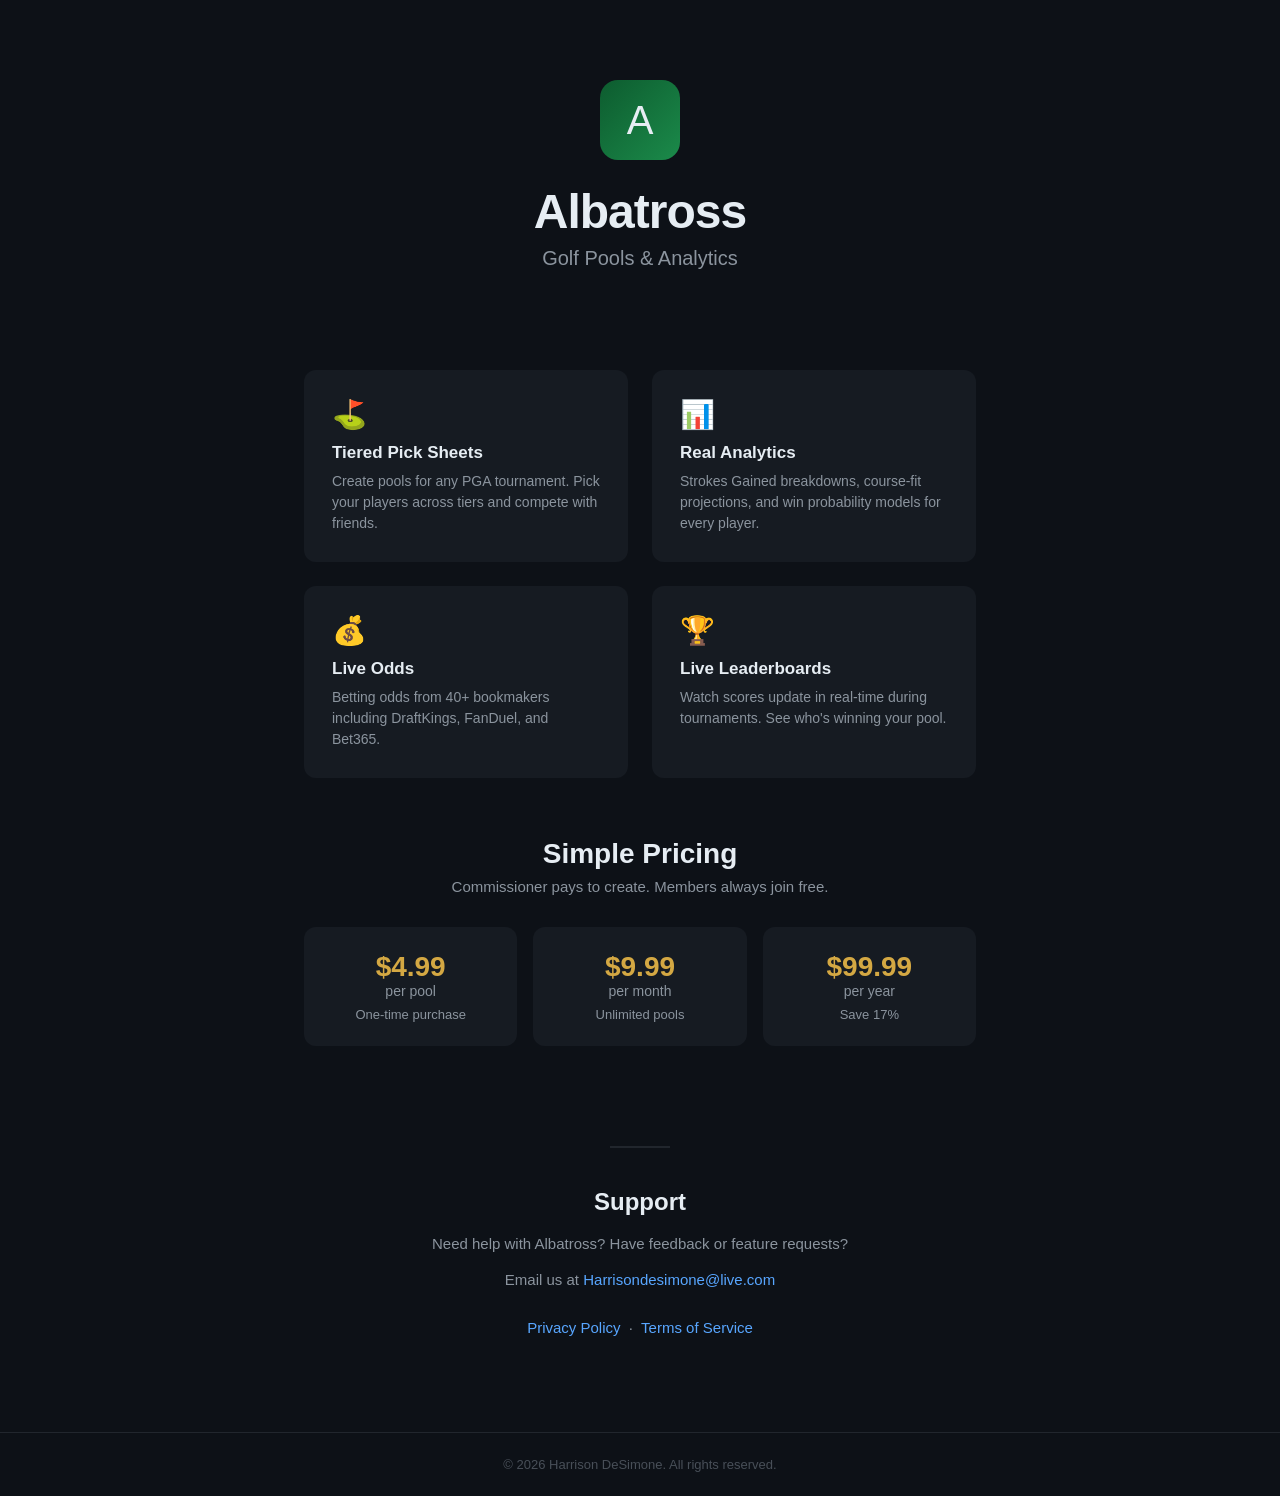
==== index.html @ bcc3f4a7 "Add files via upload" ====
<!DOCTYPE html>
<html lang="en">
<head>
  <meta charset="UTF-8">
  <meta name="viewport" content="width=device-width, initial-scale=1.0">
  <title>Albatross - Golf Pools & Analytics</title>
  <style>
    * { margin: 0; padding: 0; box-sizing: border-box; }
    body {
      font-family: -apple-system, BlinkMacSystemFont, 'Segoe UI', Roboto, sans-serif;
      background: #0D1117;
      color: #E6EDF3;
      min-height: 100vh;
    }
    .hero {
      max-width: 720px;
      margin: 0 auto;
      padding: 80px 24px 60px;
      text-align: center;
    }
    .logo {
      width: 80px;
      height: 80px;
      background: linear-gradient(135deg, #0D5C2F 0%, #1B8A4A 100%);
      border-radius: 18px;
      display: inline-flex;
      align-items: center;
      justify-content: center;
      font-size: 40px;
      margin-bottom: 24px;
    }
    h1 {
      font-size: 48px;
      font-weight: 800;
      letter-spacing: -1px;
      margin-bottom: 8px;
    }
    .tagline {
      font-size: 20px;
      color: #8B949E;
      margin-bottom: 40px;
    }
    .badge {
      display: inline-block;
      margin-bottom: 48px;
    }
    .badge img {
      height: 54px;
    }
    .features {
      max-width: 720px;
      margin: 0 auto;
      padding: 0 24px 60px;
      display: grid;
      grid-template-columns: 1fr 1fr;
      gap: 24px;
    }
    @media (max-width: 540px) {
      .features { grid-template-columns: 1fr; }
      h1 { font-size: 36px; }
    }
    .feature {
      background: #161B22;
      border-radius: 12px;
      padding: 28px;
      text-align: left;
    }
    .feature-icon {
      font-size: 28px;
      margin-bottom: 12px;
    }
    .feature h3 {
      font-size: 17px;
      font-weight: 600;
      margin-bottom: 8px;
      color: #E6EDF3;
    }
    .feature p {
      font-size: 14px;
      color: #8B949E;
      line-height: 1.5;
    }
    .pricing {
      max-width: 720px;
      margin: 0 auto;
      padding: 0 24px 60px;
      text-align: center;
    }
    .pricing h2 {
      font-size: 28px;
      font-weight: 700;
      margin-bottom: 8px;
    }
    .pricing .sub {
      color: #8B949E;
      margin-bottom: 32px;
      font-size: 15px;
    }
    .price-cards {
      display: flex;
      gap: 16px;
      justify-content: center;
      flex-wrap: wrap;
    }
    .price-card {
      background: #161B22;
      border-radius: 12px;
      padding: 24px 32px;
      min-width: 180px;
      flex: 1;
      max-width: 220px;
    }
    .price-card .amount {
      font-size: 28px;
      font-weight: 700;
      color: #D4A843;
    }
    .price-card .period {
      font-size: 14px;
      color: #8B949E;
      margin-bottom: 8px;
    }
    .price-card .desc {
      font-size: 13px;
      color: #8B949E;
    }
    .support {
      max-width: 720px;
      margin: 0 auto;
      padding: 40px 24px 80px;
      text-align: center;
    }
    .support h2 {
      font-size: 24px;
      font-weight: 700;
      margin-bottom: 16px;
    }
    .support p {
      color: #8B949E;
      font-size: 15px;
      line-height: 1.6;
      margin-bottom: 12px;
    }
    .support a {
      color: #58A6FF;
      text-decoration: none;
    }
    .support a:hover {
      text-decoration: underline;
    }
    .divider {
      width: 60px;
      height: 2px;
      background: #21262D;
      margin: 0 auto 40px;
    }
    footer {
      text-align: center;
      padding: 24px;
      color: #484F58;
      font-size: 13px;
      border-top: 1px solid #21262D;
    }
    footer a {
      color: #8B949E;
      text-decoration: none;
    }
    footer a:hover { text-decoration: underline; }
  </style>
</head>
<body>
  <div class="hero">
    <div class="logo">A</div>
    <h1>Albatross</h1>
    <p class="tagline">Golf Pools & Analytics</p>
  </div>

  <div class="features">
    <div class="feature">
      <div class="feature-icon">&#9971;</div>
      <h3>Tiered Pick Sheets</h3>
      <p>Create pools for any PGA tournament. Pick your players across tiers and compete with friends.</p>
    </div>
    <div class="feature">
      <div class="feature-icon">&#128202;</div>
      <h3>Real Analytics</h3>
      <p>Strokes Gained breakdowns, course-fit projections, and win probability models for every player.</p>
    </div>
    <div class="feature">
      <div class="feature-icon">&#128176;</div>
      <h3>Live Odds</h3>
      <p>Betting odds from 40+ bookmakers including DraftKings, FanDuel, and Bet365.</p>
    </div>
    <div class="feature">
      <div class="feature-icon">&#127942;</div>
      <h3>Live Leaderboards</h3>
      <p>Watch scores update in real-time during tournaments. See who's winning your pool.</p>
    </div>
  </div>

  <div class="pricing">
    <h2>Simple Pricing</h2>
    <p class="sub">Commissioner pays to create. Members always join free.</p>
    <div class="price-cards">
      <div class="price-card">
        <div class="amount">$4.99</div>
        <div class="period">per pool</div>
        <div class="desc">One-time purchase</div>
      </div>
      <div class="price-card">
        <div class="amount">$9.99</div>
        <div class="period">per month</div>
        <div class="desc">Unlimited pools</div>
      </div>
      <div class="price-card">
        <div class="amount">$99.99</div>
        <div class="period">per year</div>
        <div class="desc">Save 17%</div>
      </div>
    </div>
  </div>

  <div class="support" id="support">
    <div class="divider"></div>
    <h2>Support</h2>
    <p>Need help with Albatross? Have feedback or feature requests?</p>
    <p>Email us at <a href="mailto:Harrisondesimone@live.com">Harrisondesimone@live.com</a></p>
    <p style="margin-top: 24px;">
      <a href="privacy.html">Privacy Policy</a> &nbsp;&middot;&nbsp; <a href="terms.html">Terms of Service</a>
    </p>
  </div>

  <footer>
    &copy; 2026 Harrison DeSimone. All rights reserved.
  </footer>
</body>
</html>
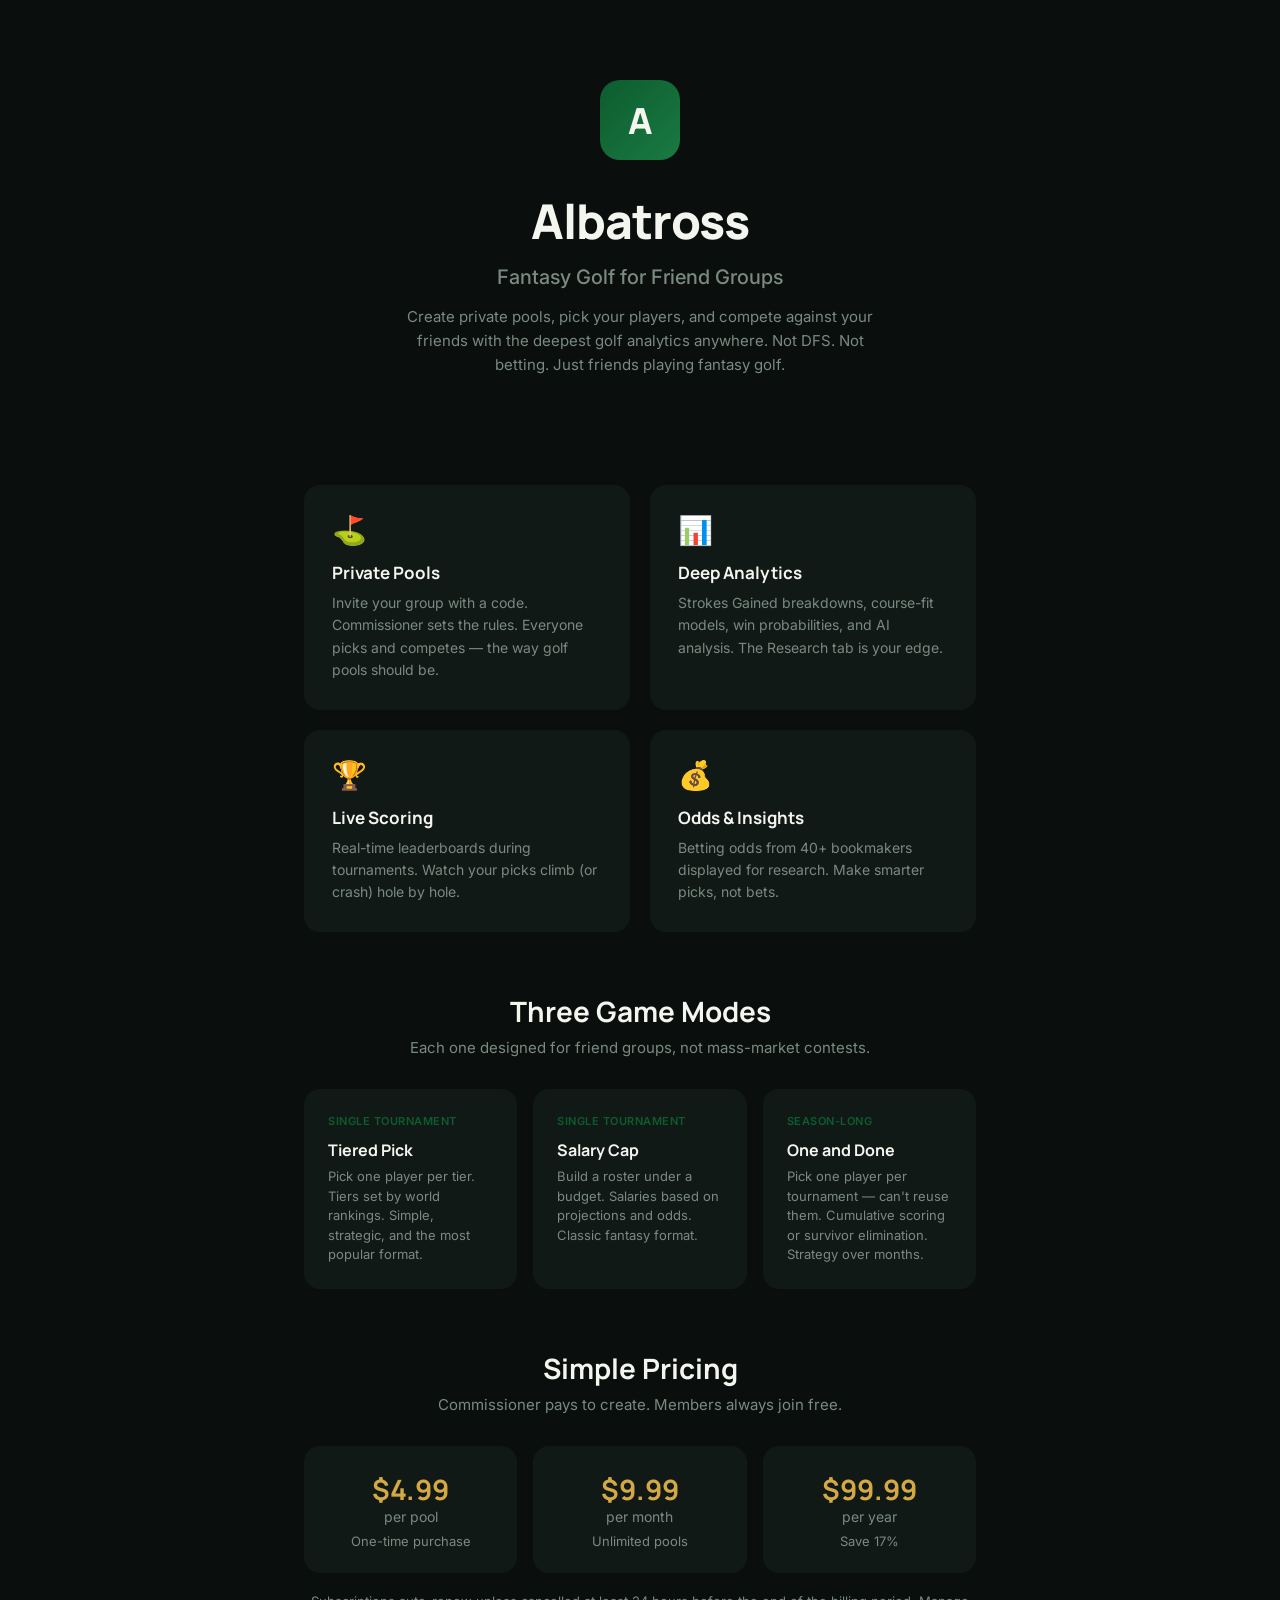
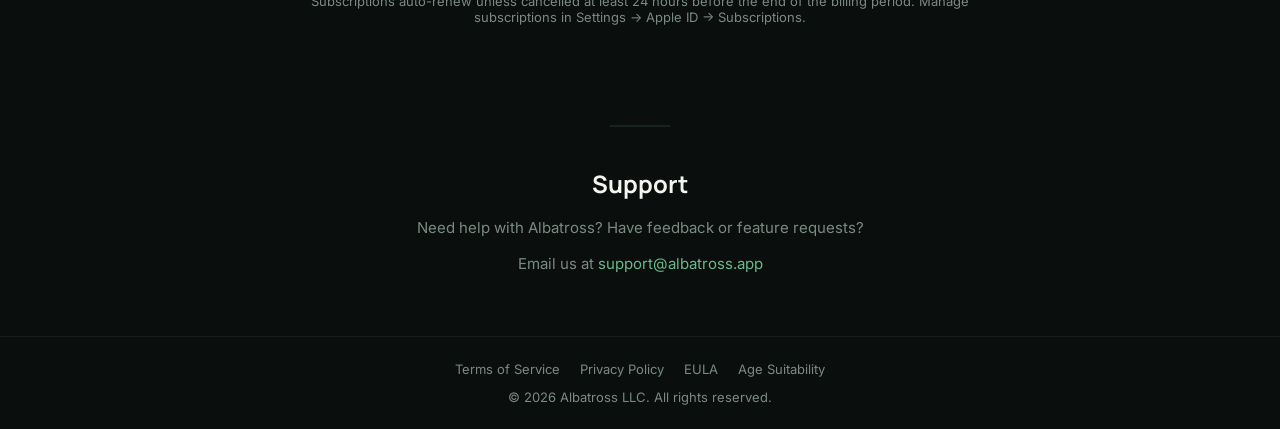
==== commit 151fb9c3: "Rebrand site + add EULA and Age Suitability for App Store compliance - Rebrand index.html: "Fantasy " ====
--- a/index.html
+++ b/index.html
@@ -3,15 +3,21 @@
 <head>
   <meta charset="UTF-8">
   <meta name="viewport" content="width=device-width, initial-scale=1.0">
-  <title>Albatross - Golf Pools & Analytics</title>
+  <title>Albatross — Fantasy Golf for Friend Groups</title>
+  <meta name="description" content="Create private golf pools with friends. Pick players, track live scores, and compete with deep analytics. Not DFS. Not betting. Just friends playing fantasy golf.">
+  <link rel="preconnect" href="https://fonts.googleapis.com">
+  <link href="https://fonts.googleapis.com/css2?family=Manrope:wght@500;600;700;800&family=Inter:wght@400;500;600&display=swap" rel="stylesheet">
   <style>
-    * { margin: 0; padding: 0; box-sizing: border-box; }
+    *, *::before, *::after { box-sizing: border-box; margin: 0; padding: 0; }
     body {
-      font-family: -apple-system, BlinkMacSystemFont, 'Segoe UI', Roboto, sans-serif;
-      background: #0D1117;
-      color: #E6EDF3;
+      font-family: 'Inter', -apple-system, BlinkMacSystemFont, sans-serif;
+      background-color: #0A0F0D;
+      color: #B8C4BC;
       min-height: 100vh;
-    }
+      -webkit-font-smoothing: antialiased;
+    }
+
+    /* Hero */
     .hero {
       max-width: 720px;
       margin: 0 auto;
@@ -21,65 +27,125 @@
     .logo {
       width: 80px;
       height: 80px;
-      background: linear-gradient(135deg, #0D5C2F 0%, #1B8A4A 100%);
-      border-radius: 18px;
+      background: linear-gradient(135deg, #0D5C2F 0%, #1A7A42 100%);
+      border-radius: 20px;
       display: inline-flex;
       align-items: center;
       justify-content: center;
-      font-size: 40px;
-      margin-bottom: 24px;
+      font-family: 'Manrope', sans-serif;
+      font-size: 36px;
+      font-weight: 800;
+      color: #F5F5F0;
+      margin-bottom: 28px;
     }
     h1 {
+      font-family: 'Manrope', sans-serif;
       font-size: 48px;
       font-weight: 800;
+      color: #F5F5F0;
       letter-spacing: -1px;
-      margin-bottom: 8px;
+      margin-bottom: 12px;
     }
     .tagline {
       font-size: 20px;
-      color: #8B949E;
-      margin-bottom: 40px;
-    }
-    .badge {
-      display: inline-block;
-      margin-bottom: 48px;
-    }
-    .badge img {
-      height: 54px;
-    }
+      color: #7A8A80;
+      margin-bottom: 16px;
+      font-weight: 500;
+    }
+    .sub-tagline {
+      font-size: 15px;
+      color: #7A8A80;
+      max-width: 480px;
+      margin: 0 auto 48px;
+      line-height: 1.6;
+    }
+
+    /* Features */
     .features {
       max-width: 720px;
       margin: 0 auto;
       padding: 0 24px 60px;
       display: grid;
       grid-template-columns: 1fr 1fr;
-      gap: 24px;
-    }
-    @media (max-width: 540px) {
-      .features { grid-template-columns: 1fr; }
-      h1 { font-size: 36px; }
+      gap: 20px;
     }
     .feature {
-      background: #161B22;
-      border-radius: 12px;
+      background: #111916;
+      border-radius: 16px;
       padding: 28px;
       text-align: left;
     }
     .feature-icon {
       font-size: 28px;
-      margin-bottom: 12px;
+      margin-bottom: 14px;
     }
     .feature h3 {
+      font-family: 'Manrope', sans-serif;
       font-size: 17px;
-      font-weight: 600;
+      font-weight: 700;
+      color: #F5F5F0;
       margin-bottom: 8px;
-      color: #E6EDF3;
     }
     .feature p {
       font-size: 14px;
-      color: #8B949E;
+      color: #7A8A80;
+      line-height: 1.6;
+    }
+
+    /* Game Modes */
+    .modes {
+      max-width: 720px;
+      margin: 0 auto;
+      padding: 0 24px 60px;
+    }
+    .modes h2 {
+      font-family: 'Manrope', sans-serif;
+      font-size: 28px;
+      font-weight: 700;
+      color: #F5F5F0;
+      text-align: center;
+      margin-bottom: 8px;
+    }
+    .modes .sub {
+      color: #7A8A80;
+      text-align: center;
+      margin-bottom: 32px;
+      font-size: 15px;
+    }
+    .mode-cards {
+      display: flex;
+      gap: 16px;
+      flex-wrap: wrap;
+    }
+    .mode-card {
+      background: #111916;
+      border-radius: 16px;
+      padding: 24px;
+      flex: 1;
+      min-width: 200px;
+    }
+    .mode-card h3 {
+      font-family: 'Manrope', sans-serif;
+      font-size: 16px;
+      font-weight: 700;
+      color: #F5F5F0;
+      margin-bottom: 6px;
+    }
+    .mode-card .mode-tag {
+      font-size: 11px;
+      font-weight: 600;
+      color: #0D5C2F;
+      text-transform: uppercase;
+      letter-spacing: 0.5px;
+      margin-bottom: 10px;
+    }
+    .mode-card p {
+      font-size: 13px;
+      color: #7A8A80;
       line-height: 1.5;
     }
+
+    /* Pricing */
     .pricing {
       max-width: 720px;
       margin: 0 auto;
@@ -87,12 +153,14 @@
       text-align: center;
     }
     .pricing h2 {
+      font-family: 'Manrope', sans-serif;
       font-size: 28px;
       font-weight: 700;
+      color: #F5F5F0;
       margin-bottom: 8px;
     }
     .pricing .sub {
-      color: #8B949E;
+      color: #7A8A80;
       margin-bottom: 32px;
       font-size: 15px;
     }
@@ -103,98 +171,148 @@
       flex-wrap: wrap;
     }
     .price-card {
-      background: #161B22;
-      border-radius: 12px;
-      padding: 24px 32px;
+      background: #111916;
+      border-radius: 16px;
+      padding: 24px 28px;
       min-width: 180px;
       flex: 1;
       max-width: 220px;
     }
     .price-card .amount {
+      font-family: 'Manrope', sans-serif;
       font-size: 28px;
       font-weight: 700;
       color: #D4A843;
     }
     .price-card .period {
       font-size: 14px;
-      color: #8B949E;
+      color: #7A8A80;
       margin-bottom: 8px;
     }
     .price-card .desc {
       font-size: 13px;
-      color: #8B949E;
-    }
+      color: #7A8A80;
+    }
+    .pricing-note {
+      margin-top: 20px;
+      font-size: 13px;
+      color: #7A8A80;
+    }
+
+    /* Support */
     .support {
       max-width: 720px;
       margin: 0 auto;
-      padding: 40px 24px 80px;
-      text-align: center;
+      padding: 40px 24px 48px;
+      text-align: center;
+    }
+    .divider {
+      width: 60px;
+      height: 2px;
+      background: #182420;
+      margin: 0 auto 40px;
     }
     .support h2 {
+      font-family: 'Manrope', sans-serif;
       font-size: 24px;
       font-weight: 700;
+      color: #F5F5F0;
       margin-bottom: 16px;
     }
     .support p {
-      color: #8B949E;
+      color: #7A8A80;
       font-size: 15px;
       line-height: 1.6;
       margin-bottom: 12px;
     }
     .support a {
-      color: #58A6FF;
+      color: #6BB88C;
       text-decoration: none;
     }
-    .support a:hover {
-      text-decoration: underline;
-    }
-    .divider {
-      width: 60px;
-      height: 2px;
-      background: #21262D;
-      margin: 0 auto 40px;
-    }
+    .support a:hover { text-decoration: underline; }
+
+    /* Footer */
     footer {
       text-align: center;
       padding: 24px;
-      color: #484F58;
+      color: #7A8A80;
       font-size: 13px;
-      border-top: 1px solid #21262D;
+      border-top: 1px solid rgba(255,255,255,0.06);
     }
     footer a {
-      color: #8B949E;
+      color: #7A8A80;
       text-decoration: none;
-    }
-    footer a:hover { text-decoration: underline; }
+      margin: 0 8px;
+    }
+    footer a:hover { color: #6BB88C; text-decoration: underline; }
+    .footer-links {
+      margin-bottom: 12px;
+    }
+
+    /* Responsive */
+    @media (max-width: 540px) {
+      .features { grid-template-columns: 1fr; }
+      .mode-cards { flex-direction: column; }
+      h1 { font-size: 36px; }
+      .hero { padding: 60px 24px 48px; }
+    }
   </style>
 </head>
 <body>
+
   <div class="hero">
     <div class="logo">A</div>
     <h1>Albatross</h1>
-    <p class="tagline">Golf Pools & Analytics</p>
+    <p class="tagline">Fantasy Golf for Friend Groups</p>
+    <p class="sub-tagline">
+      Create private pools, pick your players, and compete against your
+      friends with the deepest golf analytics anywhere. Not DFS. Not betting.
+      Just friends playing fantasy golf.
+    </p>
   </div>
 
   <div class="features">
     <div class="feature">
       <div class="feature-icon">&#9971;</div>
-      <h3>Tiered Pick Sheets</h3>
-      <p>Create pools for any PGA tournament. Pick your players across tiers and compete with friends.</p>
+      <h3>Private Pools</h3>
+      <p>Invite your group with a code. Commissioner sets the rules. Everyone picks and competes — the way golf pools should be.</p>
     </div>
     <div class="feature">
       <div class="feature-icon">&#128202;</div>
-      <h3>Real Analytics</h3>
-      <p>Strokes Gained breakdowns, course-fit projections, and win probability models for every player.</p>
+      <h3>Deep Analytics</h3>
+      <p>Strokes Gained breakdowns, course-fit models, win probabilities, and AI analysis. The Research tab is your edge.</p>
+    </div>
+    <div class="feature">
+      <div class="feature-icon">&#127942;</div>
+      <h3>Live Scoring</h3>
+      <p>Real-time leaderboards during tournaments. Watch your picks climb (or crash) hole by hole.</p>
     </div>
     <div class="feature">
       <div class="feature-icon">&#128176;</div>
-      <h3>Live Odds</h3>
-      <p>Betting odds from 40+ bookmakers including DraftKings, FanDuel, and Bet365.</p>
-    </div>
-    <div class="feature">
-      <div class="feature-icon">&#127942;</div>
-      <h3>Live Leaderboards</h3>
-      <p>Watch scores update in real-time during tournaments. See who's winning your pool.</p>
+      <h3>Odds & Insights</h3>
+      <p>Betting odds from 40+ bookmakers displayed for research. Make smarter picks, not bets.</p>
+    </div>
+  </div>
+
+  <div class="modes">
+    <h2>Three Game Modes</h2>
+    <p class="sub">Each one designed for friend groups, not mass-market contests.</p>
+    <div class="mode-cards">
+      <div class="mode-card">
+        <p class="mode-tag">Single Tournament</p>
+        <h3>Tiered Pick</h3>
+        <p>Pick one player per tier. Tiers set by world rankings. Simple, strategic, and the most popular format.</p>
+      </div>
+      <div class="mode-card">
+        <p class="mode-tag">Single Tournament</p>
+        <h3>Salary Cap</h3>
+        <p>Build a roster under a budget. Salaries based on projections and odds. Classic fantasy format.</p>
+      </div>
+      <div class="mode-card">
+        <p class="mode-tag">Season-Long</p>
+        <h3>One and Done</h3>
+        <p>Pick one player per tournament — can't reuse them. Cumulative scoring or survivor elimination. Strategy over months.</p>
+      </div>
     </div>
   </div>
 
@@ -218,20 +336,29 @@
         <div class="desc">Save 17%</div>
       </div>
     </div>
+    <p class="pricing-note">
+      Subscriptions auto-renew unless cancelled at least 24 hours before the
+      end of the billing period. Manage subscriptions in Settings &rarr;
+      Apple ID &rarr; Subscriptions.
+    </p>
   </div>
 
   <div class="support" id="support">
     <div class="divider"></div>
     <h2>Support</h2>
     <p>Need help with Albatross? Have feedback or feature requests?</p>
-    <p>Email us at <a href="mailto:Harrisondesimone@live.com">Harrisondesimone@live.com</a></p>
-    <p style="margin-top: 24px;">
-      <a href="privacy.html">Privacy Policy</a> &nbsp;&middot;&nbsp; <a href="terms.html">Terms of Service</a>
-    </p>
+    <p>Email us at <a href="mailto:support@albatross.app">support@albatross.app</a></p>
   </div>
 
   <footer>
-    &copy; 2026 Harrison DeSimone. All rights reserved.
+    <div class="footer-links">
+      <a href="terms.html">Terms of Service</a>
+      <a href="privacy.html">Privacy Policy</a>
+      <a href="eula.html">EULA</a>
+      <a href="age-suitability.html">Age Suitability</a>
+    </div>
+    &copy; 2026 Albatross LLC. All rights reserved.
   </footer>
+
 </body>
 </html>
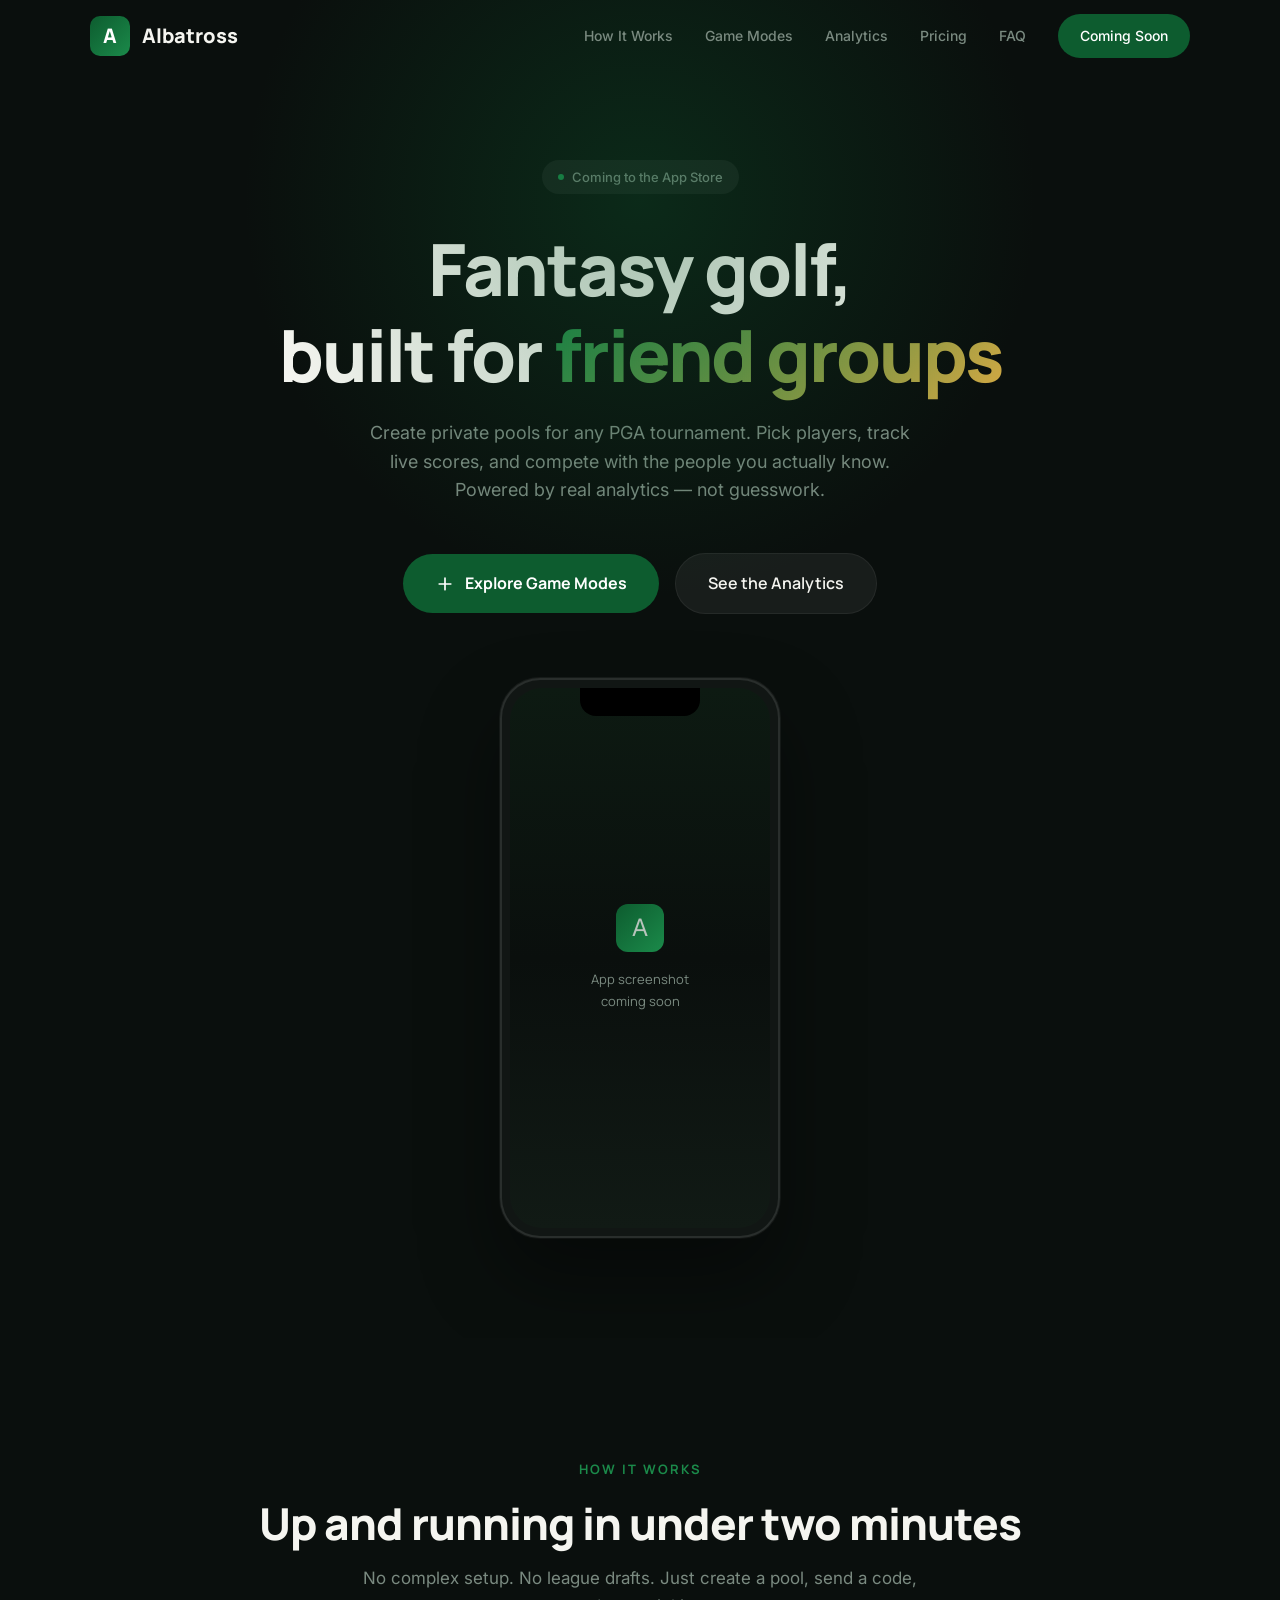
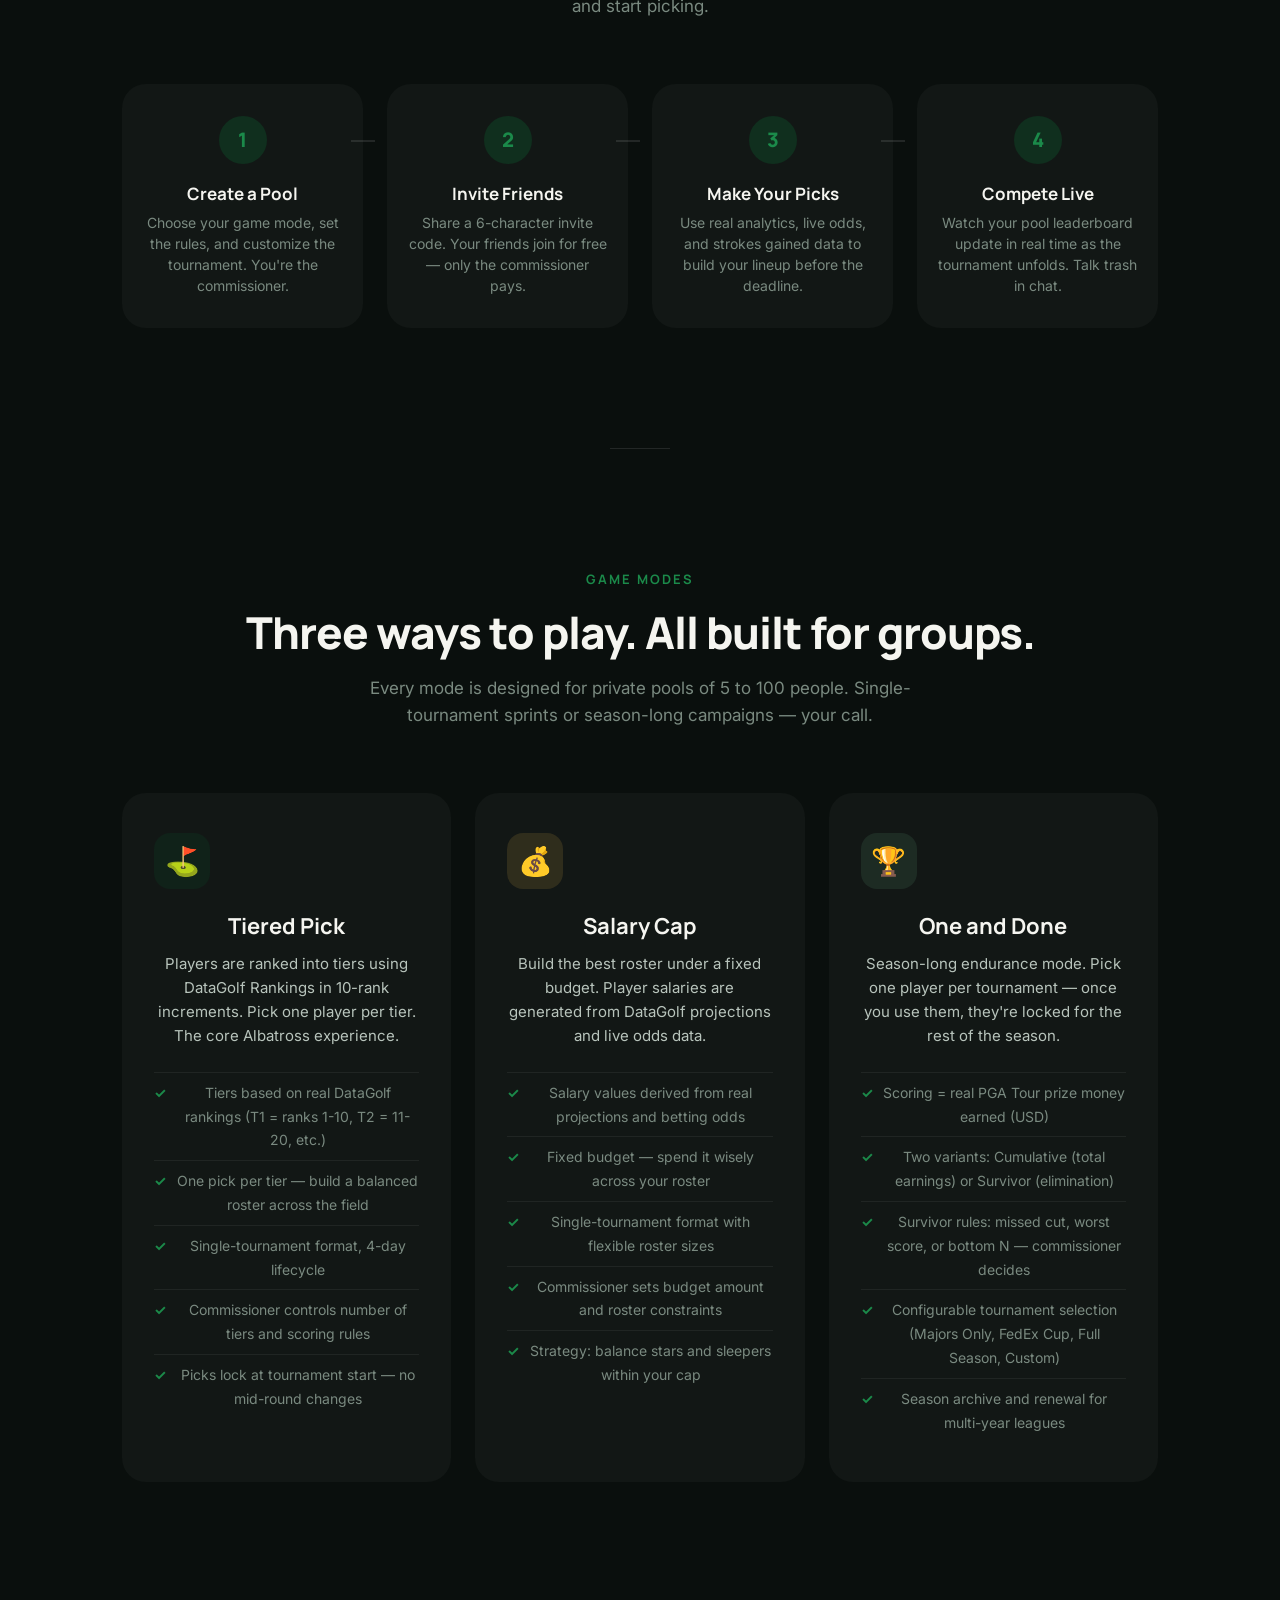
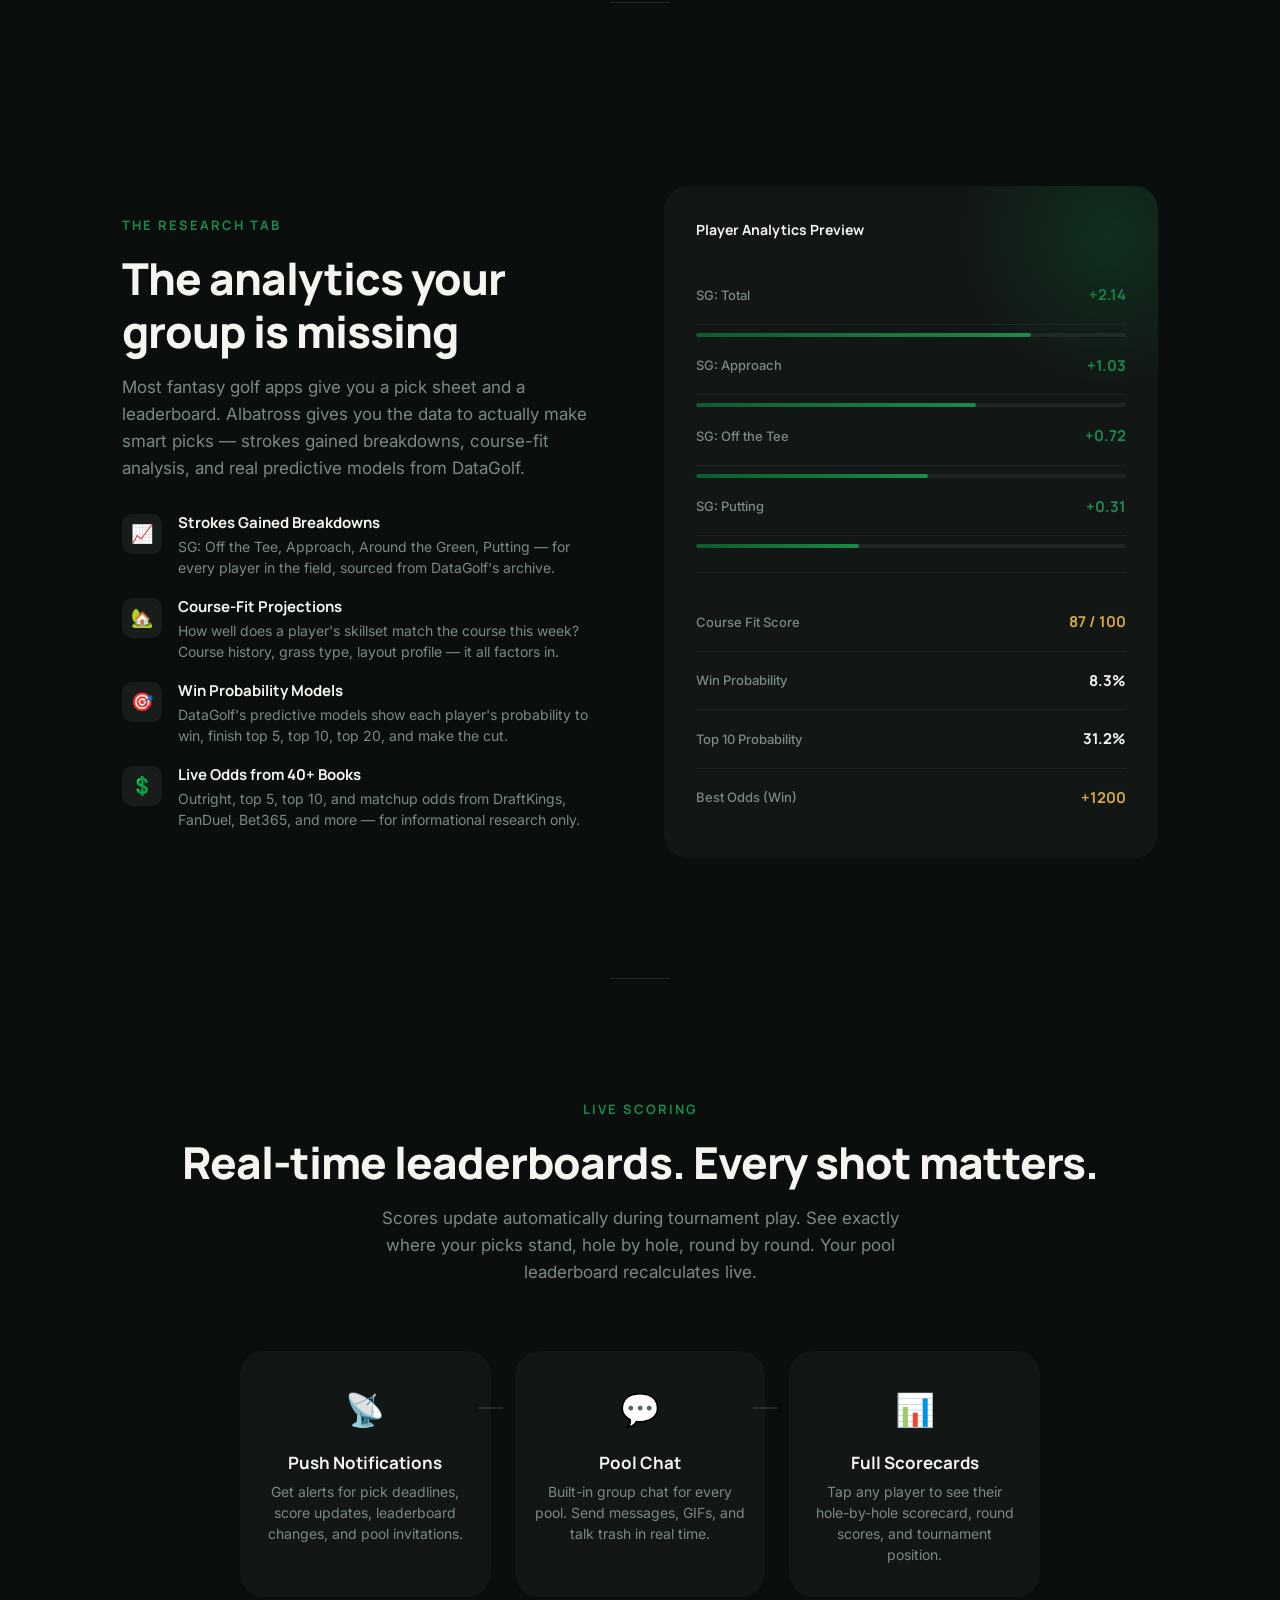
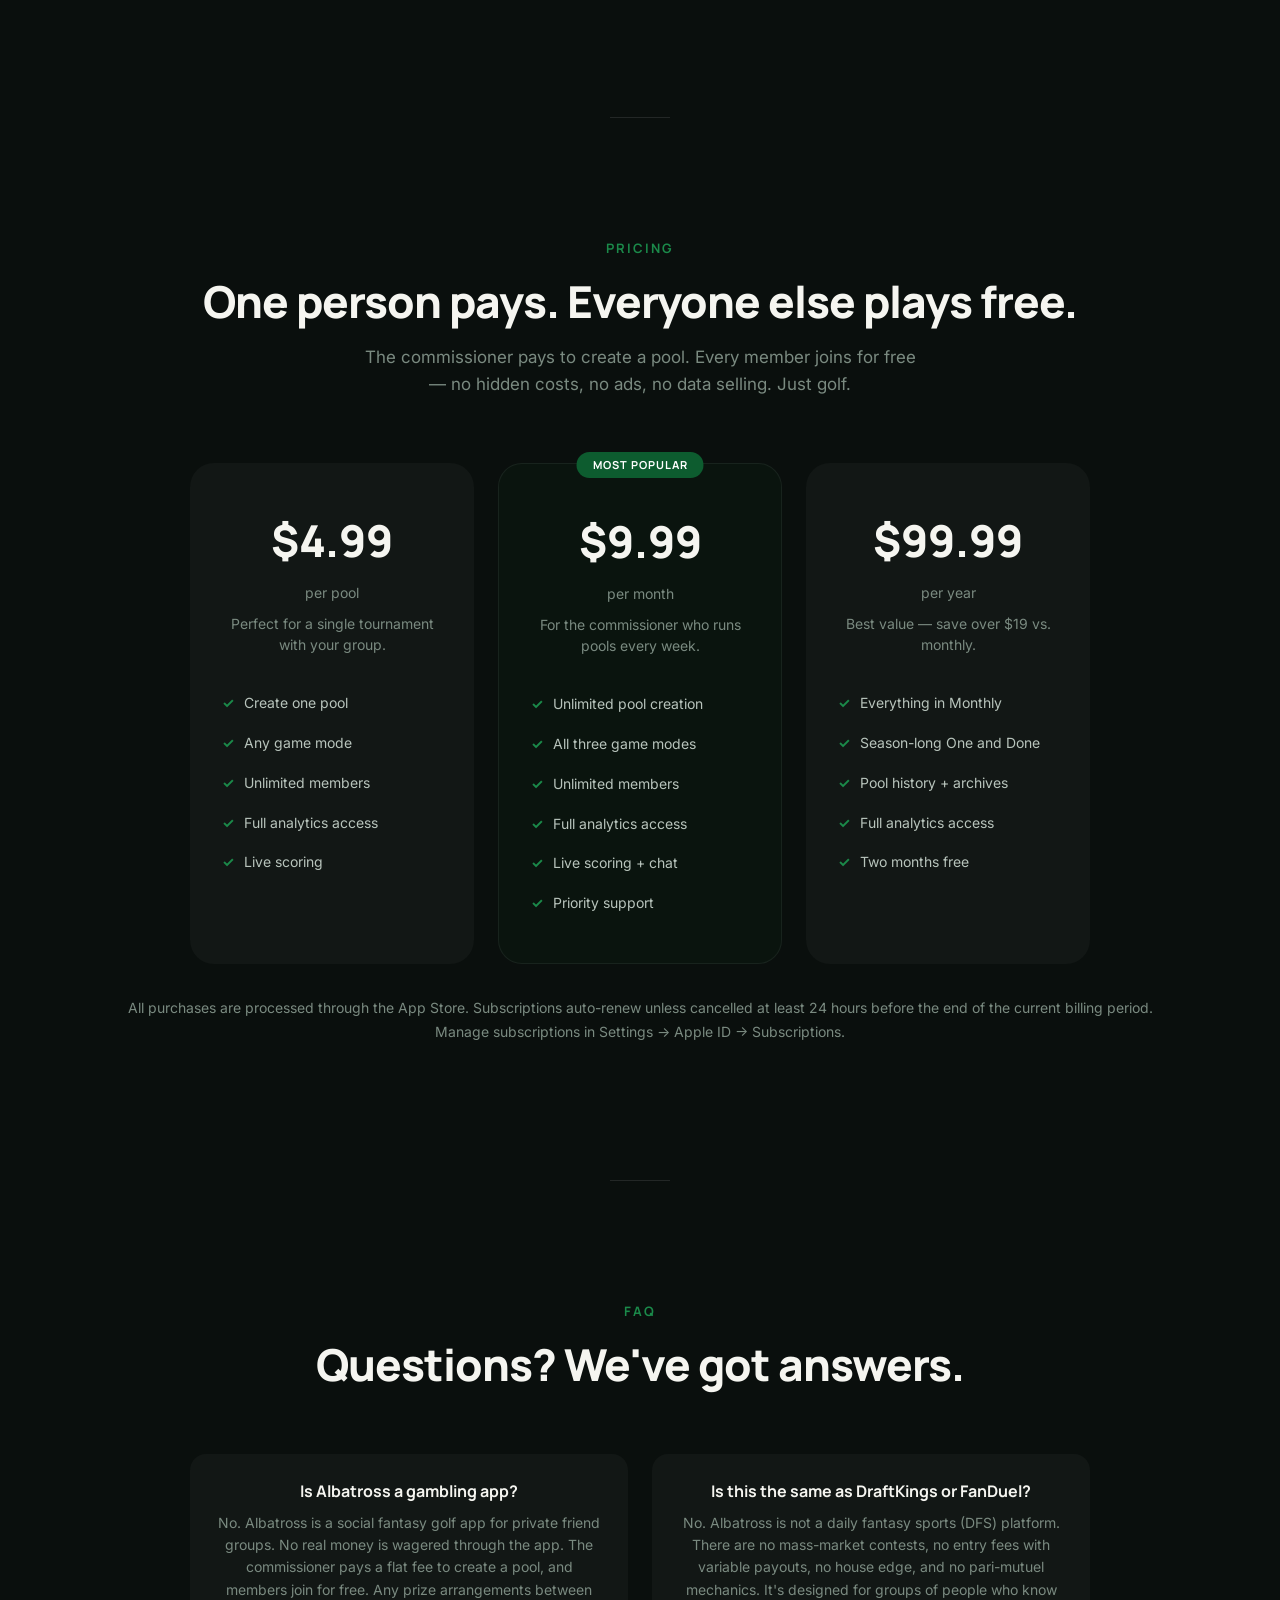
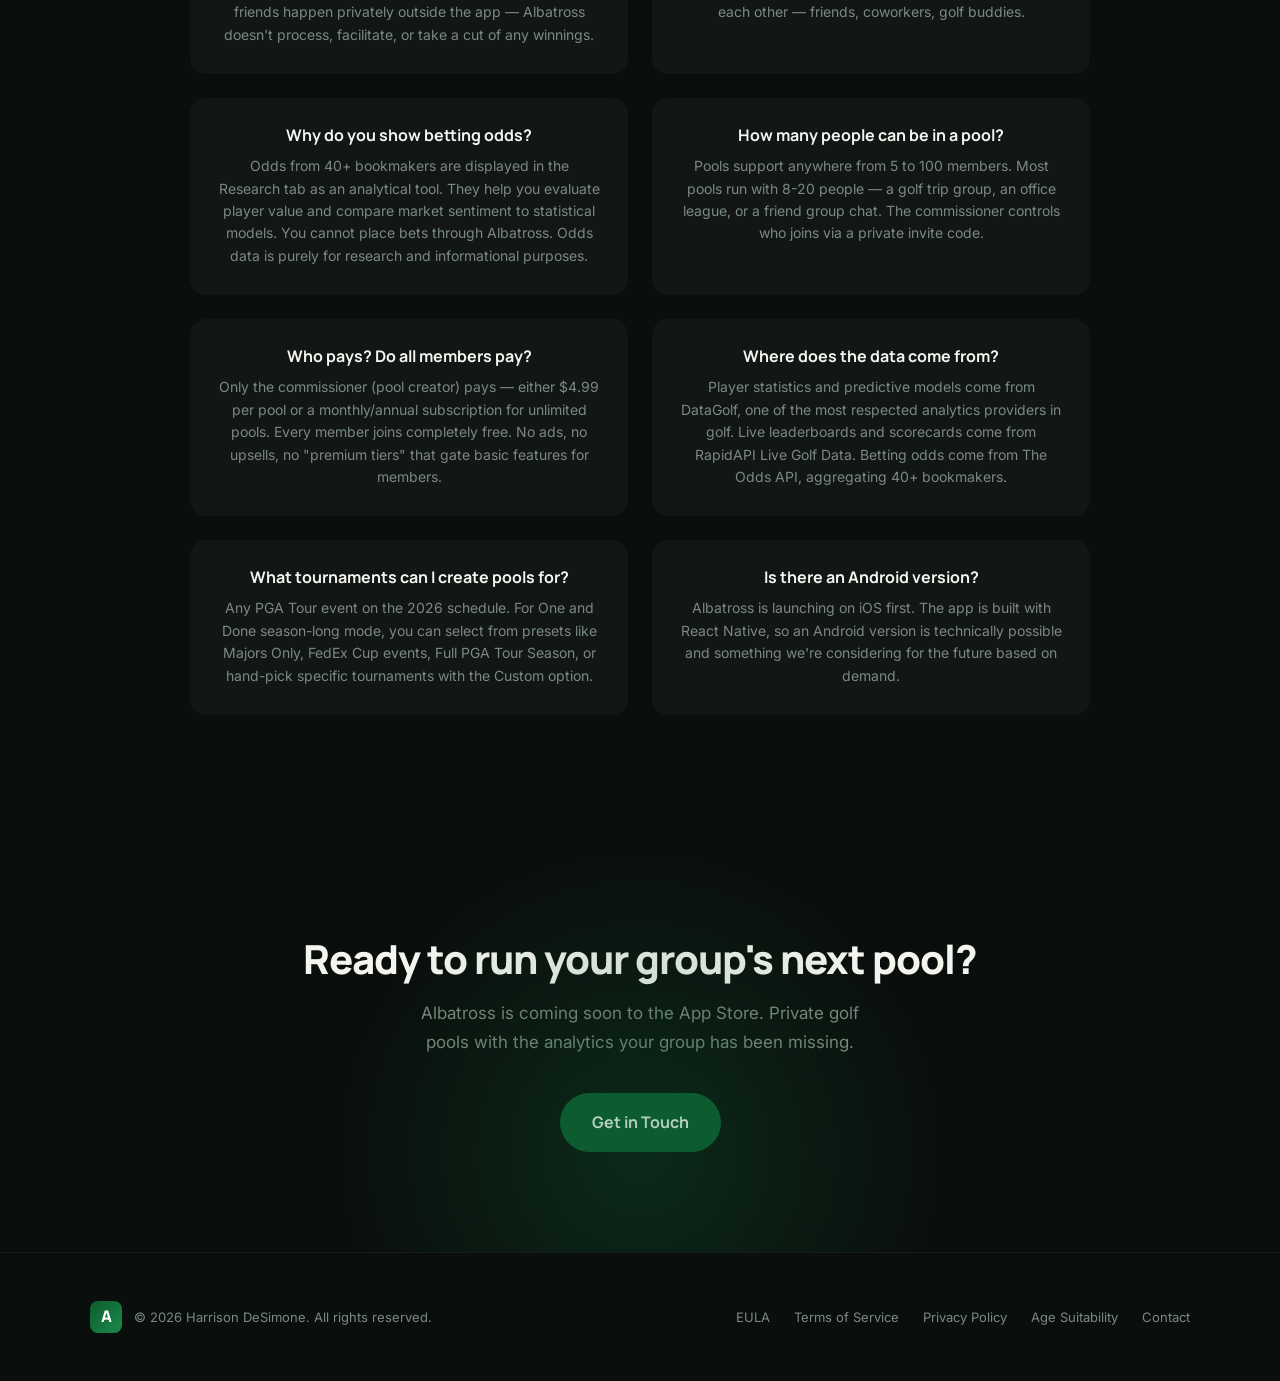
==== commit 0a8d6dd6: "Revamp marketing site: rich landing page, updated legal pages, gmail contact" ====
--- a/index.html
+++ b/index.html
@@ -4,361 +4,442 @@
   <meta charset="UTF-8">
   <meta name="viewport" content="width=device-width, initial-scale=1.0">
   <title>Albatross — Fantasy Golf for Friend Groups</title>
-  <meta name="description" content="Create private golf pools with friends. Pick players, track live scores, and compete with deep analytics. Not DFS. Not betting. Just friends playing fantasy golf.">
+  <meta name="description" content="Create private golf pools with friends. Three game modes, real-time analytics, live scoring. Not DFS. Not betting. Just golf with your people.">
+  <meta property="og:title" content="Albatross — Fantasy Golf for Friend Groups">
+  <meta property="og:description" content="Private golf pools with real analytics. Tiered Pick, Salary Cap, and One and Done game modes.">
+  <meta property="og:type" content="website">
+  <meta property="og:url" content="https://albatross-pools.com">
   <link rel="preconnect" href="https://fonts.googleapis.com">
+  <link rel="preconnect" href="https://fonts.gstatic.com" crossorigin>
   <link href="https://fonts.googleapis.com/css2?family=Manrope:wght@500;600;700;800&family=Inter:wght@400;500;600&display=swap" rel="stylesheet">
-  <style>
-    *, *::before, *::after { box-sizing: border-box; margin: 0; padding: 0; }
-    body {
-      font-family: 'Inter', -apple-system, BlinkMacSystemFont, sans-serif;
-      background-color: #0A0F0D;
-      color: #B8C4BC;
-      min-height: 100vh;
-      -webkit-font-smoothing: antialiased;
-    }
-
-    /* Hero */
-    .hero {
-      max-width: 720px;
-      margin: 0 auto;
-      padding: 80px 24px 60px;
-      text-align: center;
-    }
-    .logo {
-      width: 80px;
-      height: 80px;
-      background: linear-gradient(135deg, #0D5C2F 0%, #1A7A42 100%);
-      border-radius: 20px;
-      display: inline-flex;
-      align-items: center;
-      justify-content: center;
-      font-family: 'Manrope', sans-serif;
-      font-size: 36px;
-      font-weight: 800;
-      color: #F5F5F0;
-      margin-bottom: 28px;
-    }
-    h1 {
-      font-family: 'Manrope', sans-serif;
-      font-size: 48px;
-      font-weight: 800;
-      color: #F5F5F0;
-      letter-spacing: -1px;
-      margin-bottom: 12px;
-    }
-    .tagline {
-      font-size: 20px;
-      color: #7A8A80;
-      margin-bottom: 16px;
-      font-weight: 500;
-    }
-    .sub-tagline {
-      font-size: 15px;
-      color: #7A8A80;
-      max-width: 480px;
-      margin: 0 auto 48px;
-      line-height: 1.6;
-    }
-
-    /* Features */
-    .features {
-      max-width: 720px;
-      margin: 0 auto;
-      padding: 0 24px 60px;
-      display: grid;
-      grid-template-columns: 1fr 1fr;
-      gap: 20px;
-    }
-    .feature {
-      background: #111916;
-      border-radius: 16px;
-      padding: 28px;
-      text-align: left;
-    }
-    .feature-icon {
-      font-size: 28px;
-      margin-bottom: 14px;
-    }
-    .feature h3 {
-      font-family: 'Manrope', sans-serif;
-      font-size: 17px;
-      font-weight: 700;
-      color: #F5F5F0;
-      margin-bottom: 8px;
-    }
-    .feature p {
-      font-size: 14px;
-      color: #7A8A80;
-      line-height: 1.6;
-    }
-
-    /* Game Modes */
-    .modes {
-      max-width: 720px;
-      margin: 0 auto;
-      padding: 0 24px 60px;
-    }
-    .modes h2 {
-      font-family: 'Manrope', sans-serif;
-      font-size: 28px;
-      font-weight: 700;
-      color: #F5F5F0;
-      text-align: center;
-      margin-bottom: 8px;
-    }
-    .modes .sub {
-      color: #7A8A80;
-      text-align: center;
-      margin-bottom: 32px;
-      font-size: 15px;
-    }
-    .mode-cards {
-      display: flex;
-      gap: 16px;
-      flex-wrap: wrap;
-    }
-    .mode-card {
-      background: #111916;
-      border-radius: 16px;
-      padding: 24px;
-      flex: 1;
-      min-width: 200px;
-    }
-    .mode-card h3 {
-      font-family: 'Manrope', sans-serif;
-      font-size: 16px;
-      font-weight: 700;
-      color: #F5F5F0;
-      margin-bottom: 6px;
-    }
-    .mode-card .mode-tag {
-      font-size: 11px;
-      font-weight: 600;
-      color: #0D5C2F;
-      text-transform: uppercase;
-      letter-spacing: 0.5px;
-      margin-bottom: 10px;
-    }
-    .mode-card p {
-      font-size: 13px;
-      color: #7A8A80;
-      line-height: 1.5;
-    }
-
-    /* Pricing */
-    .pricing {
-      max-width: 720px;
-      margin: 0 auto;
-      padding: 0 24px 60px;
-      text-align: center;
-    }
-    .pricing h2 {
-      font-family: 'Manrope', sans-serif;
-      font-size: 28px;
-      font-weight: 700;
-      color: #F5F5F0;
-      margin-bottom: 8px;
-    }
-    .pricing .sub {
-      color: #7A8A80;
-      margin-bottom: 32px;
-      font-size: 15px;
-    }
-    .price-cards {
-      display: flex;
-      gap: 16px;
-      justify-content: center;
-      flex-wrap: wrap;
-    }
-    .price-card {
-      background: #111916;
-      border-radius: 16px;
-      padding: 24px 28px;
-      min-width: 180px;
-      flex: 1;
-      max-width: 220px;
-    }
-    .price-card .amount {
-      font-family: 'Manrope', sans-serif;
-      font-size: 28px;
-      font-weight: 700;
-      color: #D4A843;
-    }
-    .price-card .period {
-      font-size: 14px;
-      color: #7A8A80;
-      margin-bottom: 8px;
-    }
-    .price-card .desc {
-      font-size: 13px;
-      color: #7A8A80;
-    }
-    .pricing-note {
-      margin-top: 20px;
-      font-size: 13px;
-      color: #7A8A80;
-    }
-
-    /* Support */
-    .support {
-      max-width: 720px;
-      margin: 0 auto;
-      padding: 40px 24px 48px;
-      text-align: center;
-    }
-    .divider {
-      width: 60px;
-      height: 2px;
-      background: #182420;
-      margin: 0 auto 40px;
-    }
-    .support h2 {
-      font-family: 'Manrope', sans-serif;
-      font-size: 24px;
-      font-weight: 700;
-      color: #F5F5F0;
-      margin-bottom: 16px;
-    }
-    .support p {
-      color: #7A8A80;
-      font-size: 15px;
-      line-height: 1.6;
-      margin-bottom: 12px;
-    }
-    .support a {
-      color: #6BB88C;
-      text-decoration: none;
-    }
-    .support a:hover { text-decoration: underline; }
-
-    /* Footer */
-    footer {
-      text-align: center;
-      padding: 24px;
-      color: #7A8A80;
-      font-size: 13px;
-      border-top: 1px solid rgba(255,255,255,0.06);
-    }
-    footer a {
-      color: #7A8A80;
-      text-decoration: none;
-      margin: 0 8px;
-    }
-    footer a:hover { color: #6BB88C; text-decoration: underline; }
-    .footer-links {
-      margin-bottom: 12px;
-    }
-
-    /* Responsive */
-    @media (max-width: 540px) {
-      .features { grid-template-columns: 1fr; }
-      .mode-cards { flex-direction: column; }
-      h1 { font-size: 36px; }
-      .hero { padding: 60px 24px 48px; }
-    }
-  </style>
+  <link rel="stylesheet" href="styles.css">
 </head>
 <body>
 
-  <div class="hero">
-    <div class="logo">A</div>
-    <h1>Albatross</h1>
-    <p class="tagline">Fantasy Golf for Friend Groups</p>
-    <p class="sub-tagline">
-      Create private pools, pick your players, and compete against your
-      friends with the deepest golf analytics anywhere. Not DFS. Not betting.
-      Just friends playing fantasy golf.
+  <!-- ============ Navigation ============ -->
+  <nav class="nav" id="nav">
+    <div class="nav-inner">
+      <a href="#" class="nav-logo">
+        <div class="nav-logo-icon">A</div>
+        Albatross
+      </a>
+      <ul class="nav-links" id="navLinks">
+        <li><a href="#how-it-works">How It Works</a></li>
+        <li><a href="#game-modes">Game Modes</a></li>
+        <li><a href="#research">Analytics</a></li>
+        <li><a href="#pricing">Pricing</a></li>
+        <li><a href="#faq">FAQ</a></li>
+        <li><a href="#" class="nav-cta">Coming Soon</a></li>
+      </ul>
+      <button class="nav-toggle" id="navToggle" aria-label="Menu">&#9776;</button>
+    </div>
+  </nav>
+
+  <!-- ============ Hero ============ -->
+  <section class="hero">
+    <div class="hero-badge">
+      <span class="dot"></span>
+      Coming to the App Store
+    </div>
+    <h1>Fantasy golf,<br>built for <span class="highlight">friend groups</span></h1>
+    <p class="hero-sub">
+      Create private pools for any PGA tournament. Pick players, track live scores, and compete with the people you actually know. Powered by real analytics — not guesswork.
     </p>
-  </div>
-
-  <div class="features">
-    <div class="feature">
-      <div class="feature-icon">&#9971;</div>
-      <h3>Private Pools</h3>
-      <p>Invite your group with a code. Commissioner sets the rules. Everyone picks and competes — the way golf pools should be.</p>
-    </div>
-    <div class="feature">
-      <div class="feature-icon">&#128202;</div>
-      <h3>Deep Analytics</h3>
-      <p>Strokes Gained breakdowns, course-fit models, win probabilities, and AI analysis. The Research tab is your edge.</p>
-    </div>
-    <div class="feature">
-      <div class="feature-icon">&#127942;</div>
-      <h3>Live Scoring</h3>
-      <p>Real-time leaderboards during tournaments. Watch your picks climb (or crash) hole by hole.</p>
-    </div>
-    <div class="feature">
-      <div class="feature-icon">&#128176;</div>
-      <h3>Odds & Insights</h3>
-      <p>Betting odds from 40+ bookmakers displayed for research. Make smarter picks, not bets.</p>
-    </div>
-  </div>
-
-  <div class="modes">
-    <h2>Three Game Modes</h2>
-    <p class="sub">Each one designed for friend groups, not mass-market contests.</p>
-    <div class="mode-cards">
-      <div class="mode-card">
-        <p class="mode-tag">Single Tournament</p>
-        <h3>Tiered Pick</h3>
-        <p>Pick one player per tier. Tiers set by world rankings. Simple, strategic, and the most popular format.</p>
-      </div>
-      <div class="mode-card">
-        <p class="mode-tag">Single Tournament</p>
-        <h3>Salary Cap</h3>
-        <p>Build a roster under a budget. Salaries based on projections and odds. Classic fantasy format.</p>
-      </div>
-      <div class="mode-card">
-        <p class="mode-tag">Season-Long</p>
-        <h3>One and Done</h3>
-        <p>Pick one player per tournament — can't reuse them. Cumulative scoring or survivor elimination. Strategy over months.</p>
-      </div>
-    </div>
-  </div>
-
-  <div class="pricing">
-    <h2>Simple Pricing</h2>
-    <p class="sub">Commissioner pays to create. Members always join free.</p>
-    <div class="price-cards">
-      <div class="price-card">
-        <div class="amount">$4.99</div>
-        <div class="period">per pool</div>
-        <div class="desc">One-time purchase</div>
-      </div>
-      <div class="price-card">
-        <div class="amount">$9.99</div>
-        <div class="period">per month</div>
-        <div class="desc">Unlimited pools</div>
-      </div>
-      <div class="price-card">
-        <div class="amount">$99.99</div>
-        <div class="period">per year</div>
-        <div class="desc">Save 17%</div>
-      </div>
-    </div>
-    <p class="pricing-note">
-      Subscriptions auto-renew unless cancelled at least 24 hours before the
-      end of the billing period. Manage subscriptions in Settings &rarr;
-      Apple ID &rarr; Subscriptions.
-    </p>
-  </div>
-
-  <div class="support" id="support">
-    <div class="divider"></div>
-    <h2>Support</h2>
-    <p>Need help with Albatross? Have feedback or feature requests?</p>
-    <p>Email us at <a href="mailto:support@albatross.app">support@albatross.app</a></p>
-  </div>
-
-  <footer>
-    <div class="footer-links">
-      <a href="terms.html">Terms of Service</a>
-      <a href="privacy.html">Privacy Policy</a>
-      <a href="eula.html">EULA</a>
-      <a href="age-suitability.html">Age Suitability</a>
-    </div>
-    &copy; 2026 Albatross LLC. All rights reserved.
+    <div class="hero-cta-group">
+      <a href="#game-modes" class="btn-primary">
+        <svg width="20" height="20" viewBox="0 0 24 24" fill="none" stroke="currentColor" stroke-width="2" stroke-linecap="round" stroke-linejoin="round"><path d="M12 5v14M5 12h14"/></svg>
+        Explore Game Modes
+      </a>
+      <a href="#research" class="btn-secondary">
+        See the Analytics
+      </a>
+    </div>
+
+    <!-- Phone Mockup -->
+    <div class="phone-mockup">
+      <div class="phone-mockup-notch"></div>
+      <div class="phone-mockup-inner">
+        <div class="phone-placeholder-icon">A</div>
+        <div class="phone-placeholder-text">App screenshot<br>coming soon</div>
+      </div>
+    </div>
+  </section>
+
+  <!-- ============ How It Works ============ -->
+  <section class="section text-center" id="how-it-works">
+    <div class="container">
+      <div class="section-label">How It Works</div>
+      <h2 class="section-title">Up and running in under two minutes</h2>
+      <p class="section-sub centered">No complex setup. No league drafts. Just create a pool, send a code, and start picking.</p>
+
+      <div class="steps-grid">
+        <div class="step">
+          <div class="step-number">1</div>
+          <h3>Create a Pool</h3>
+          <p>Choose your game mode, set the rules, and customize the tournament. You're the commissioner.</p>
+        </div>
+        <div class="step">
+          <div class="step-number">2</div>
+          <h3>Invite Friends</h3>
+          <p>Share a 6-character invite code. Your friends join for free — only the commissioner pays.</p>
+        </div>
+        <div class="step">
+          <div class="step-number">3</div>
+          <h3>Make Your Picks</h3>
+          <p>Use real analytics, live odds, and strokes gained data to build your lineup before the deadline.</p>
+        </div>
+        <div class="step">
+          <div class="step-number">4</div>
+          <h3>Compete Live</h3>
+          <p>Watch your pool leaderboard update in real time as the tournament unfolds. Talk trash in chat.</p>
+        </div>
+      </div>
+    </div>
+  </section>
+
+  <!-- ============ Game Modes ============ -->
+  <section class="section text-center" id="game-modes">
+    <div class="container">
+      <div class="section-label">Game Modes</div>
+      <h2 class="section-title">Three ways to play. All built for groups.</h2>
+      <p class="section-sub centered">Every mode is designed for private pools of 5 to 100 people. Single-tournament sprints or season-long campaigns — your call.</p>
+
+      <div class="modes-grid">
+        <!-- Tiered Pick -->
+        <div class="mode-card">
+          <div class="mode-icon tiered">&#9971;</div>
+          <h3>Tiered Pick</h3>
+          <p class="mode-desc">Players are ranked into tiers using DataGolf Rankings in 10-rank increments. Pick one player per tier. The core Albatross experience.</p>
+          <ul class="mode-details">
+            <li>Tiers based on real DataGolf rankings (T1 = ranks 1-10, T2 = 11-20, etc.)</li>
+            <li>One pick per tier — build a balanced roster across the field</li>
+            <li>Single-tournament format, 4-day lifecycle</li>
+            <li>Commissioner controls number of tiers and scoring rules</li>
+            <li>Picks lock at tournament start — no mid-round changes</li>
+          </ul>
+        </div>
+
+        <!-- Salary Cap -->
+        <div class="mode-card">
+          <div class="mode-icon salary">&#128176;</div>
+          <h3>Salary Cap</h3>
+          <p class="mode-desc">Build the best roster under a fixed budget. Player salaries are generated from DataGolf projections and live odds data.</p>
+          <ul class="mode-details">
+            <li>Salary values derived from real projections and betting odds</li>
+            <li>Fixed budget — spend it wisely across your roster</li>
+            <li>Single-tournament format with flexible roster sizes</li>
+            <li>Commissioner sets budget amount and roster constraints</li>
+            <li>Strategy: balance stars and sleepers within your cap</li>
+          </ul>
+        </div>
+
+        <!-- One and Done -->
+        <div class="mode-card">
+          <div class="mode-icon oad">&#127942;</div>
+          <h3>One and Done</h3>
+          <p class="mode-desc">Season-long endurance mode. Pick one player per tournament — once you use them, they're locked for the rest of the season.</p>
+          <ul class="mode-details">
+            <li>Scoring = real PGA Tour prize money earned (USD)</li>
+            <li>Two variants: Cumulative (total earnings) or Survivor (elimination)</li>
+            <li>Survivor rules: missed cut, worst score, or bottom N — commissioner decides</li>
+            <li>Configurable tournament selection (Majors Only, FedEx Cup, Full Season, Custom)</li>
+            <li>Season archive and renewal for multi-year leagues</li>
+          </ul>
+        </div>
+      </div>
+    </div>
+  </section>
+
+  <!-- ============ Research / Analytics ============ -->
+  <section class="section" id="research">
+    <div class="container">
+      <div class="research-grid">
+        <div class="research-content">
+          <div class="section-label">The Research Tab</div>
+          <h2 class="section-title">The analytics your group is missing</h2>
+          <p class="section-sub">Most fantasy golf apps give you a pick sheet and a leaderboard. Albatross gives you the data to actually make smart picks — strokes gained breakdowns, course-fit analysis, and real predictive models from DataGolf.</p>
+
+          <div class="research-features">
+            <div class="research-feature">
+              <div class="research-feature-icon">&#128200;</div>
+              <div>
+                <h4>Strokes Gained Breakdowns</h4>
+                <p>SG: Off the Tee, Approach, Around the Green, Putting — for every player in the field, sourced from DataGolf's archive.</p>
+              </div>
+            </div>
+            <div class="research-feature">
+              <div class="research-feature-icon">&#127969;</div>
+              <div>
+                <h4>Course-Fit Projections</h4>
+                <p>How well does a player's skillset match the course this week? Course history, grass type, layout profile — it all factors in.</p>
+              </div>
+            </div>
+            <div class="research-feature">
+              <div class="research-feature-icon">&#127919;</div>
+              <div>
+                <h4>Win Probability Models</h4>
+                <p>DataGolf's predictive models show each player's probability to win, finish top 5, top 10, top 20, and make the cut.</p>
+              </div>
+            </div>
+            <div class="research-feature">
+              <div class="research-feature-icon">&#128178;</div>
+              <div>
+                <h4>Live Odds from 40+ Books</h4>
+                <p>Outright, top 5, top 10, and matchup odds from DraftKings, FanDuel, Bet365, and more — for informational research only.</p>
+              </div>
+            </div>
+          </div>
+        </div>
+
+        <!-- Analytics Mockup -->
+        <div class="analytics-card">
+          <div style="font-family: 'Manrope', sans-serif; font-size: 14px; font-weight: 700; color: var(--text-primary); margin-bottom: 24px;">Player Analytics Preview</div>
+          <div class="stat-row">
+            <span class="stat-label">SG: Total</span>
+            <span class="stat-value positive">+2.14</span>
+          </div>
+          <div class="stat-bar"><div class="stat-bar-fill" style="width: 78%;"></div></div>
+          <div class="stat-row">
+            <span class="stat-label">SG: Approach</span>
+            <span class="stat-value positive">+1.03</span>
+          </div>
+          <div class="stat-bar"><div class="stat-bar-fill" style="width: 65%;"></div></div>
+          <div class="stat-row">
+            <span class="stat-label">SG: Off the Tee</span>
+            <span class="stat-value positive">+0.72</span>
+          </div>
+          <div class="stat-bar"><div class="stat-bar-fill" style="width: 54%;"></div></div>
+          <div class="stat-row">
+            <span class="stat-label">SG: Putting</span>
+            <span class="stat-value positive">+0.31</span>
+          </div>
+          <div class="stat-bar"><div class="stat-bar-fill" style="width: 38%;"></div></div>
+          <div style="margin-top: 24px; padding-top: 20px; border-top: 1px solid var(--surface-2);">
+            <div class="stat-row">
+              <span class="stat-label">Course Fit Score</span>
+              <span class="stat-value gold">87 / 100</span>
+            </div>
+            <div class="stat-row">
+              <span class="stat-label">Win Probability</span>
+              <span class="stat-value">8.3%</span>
+            </div>
+            <div class="stat-row">
+              <span class="stat-label">Top 10 Probability</span>
+              <span class="stat-value">31.2%</span>
+            </div>
+            <div class="stat-row">
+              <span class="stat-label">Best Odds (Win)</span>
+              <span class="stat-value gold">+1200</span>
+            </div>
+          </div>
+        </div>
+      </div>
+    </div>
+  </section>
+
+  <!-- ============ Live Scoring ============ -->
+  <section class="section text-center" id="live-scoring">
+    <div class="container">
+      <div class="section-label">Live Scoring</div>
+      <h2 class="section-title">Real-time leaderboards. Every shot matters.</h2>
+      <p class="section-sub centered">Scores update automatically during tournament play. See exactly where your picks stand, hole by hole, round by round. Your pool leaderboard recalculates live.</p>
+
+      <div style="display: grid; grid-template-columns: repeat(3, 1fr); gap: 24px; margin-top: 64px; max-width: 800px; margin-left: auto; margin-right: auto;">
+        <div class="step">
+          <div style="font-size: 32px; margin-bottom: 16px;">&#128225;</div>
+          <h3>Push Notifications</h3>
+          <p>Get alerts for pick deadlines, score updates, leaderboard changes, and pool invitations.</p>
+        </div>
+        <div class="step">
+          <div style="font-size: 32px; margin-bottom: 16px;">&#128172;</div>
+          <h3>Pool Chat</h3>
+          <p>Built-in group chat for every pool. Send messages, GIFs, and talk trash in real time.</p>
+        </div>
+        <div class="step">
+          <div style="font-size: 32px; margin-bottom: 16px;">&#128202;</div>
+          <h3>Full Scorecards</h3>
+          <p>Tap any player to see their hole-by-hole scorecard, round scores, and tournament position.</p>
+        </div>
+      </div>
+    </div>
+  </section>
+
+  <!-- ============ Pricing ============ -->
+  <section class="section text-center" id="pricing">
+    <div class="container">
+      <div class="section-label">Pricing</div>
+      <h2 class="section-title">One person pays. Everyone else plays free.</h2>
+      <p class="section-sub centered">The commissioner pays to create a pool. Every member joins for free — no hidden costs, no ads, no data selling. Just golf.</p>
+
+      <div class="pricing-grid">
+        <div class="price-card">
+          <div class="price-amount">$4.99</div>
+          <div class="price-period">per pool</div>
+          <p class="price-desc">Perfect for a single tournament with your group.</p>
+          <ul class="price-features">
+            <li>Create one pool</li>
+            <li>Any game mode</li>
+            <li>Unlimited members</li>
+            <li>Full analytics access</li>
+            <li>Live scoring</li>
+          </ul>
+        </div>
+
+        <div class="price-card featured">
+          <div class="price-amount">$9.99</div>
+          <div class="price-period">per month</div>
+          <p class="price-desc">For the commissioner who runs pools every week.</p>
+          <ul class="price-features">
+            <li>Unlimited pool creation</li>
+            <li>All three game modes</li>
+            <li>Unlimited members</li>
+            <li>Full analytics access</li>
+            <li>Live scoring + chat</li>
+            <li>Priority support</li>
+          </ul>
+        </div>
+
+        <div class="price-card">
+          <div class="price-amount">$99.99</div>
+          <div class="price-period">per year</div>
+          <p class="price-desc">Best value — save over $19 vs. monthly.</p>
+          <ul class="price-features">
+            <li>Everything in Monthly</li>
+            <li>Season-long One and Done</li>
+            <li>Pool history + archives</li>
+            <li>Full analytics access</li>
+            <li>Two months free</li>
+          </ul>
+        </div>
+      </div>
+
+      <p class="price-note">All purchases are processed through the App Store. Subscriptions auto-renew unless cancelled at least 24 hours before the end of the current billing period. Manage subscriptions in Settings &rarr; Apple ID &rarr; Subscriptions.</p>
+    </div>
+  </section>
+
+  <!-- ============ FAQ ============ -->
+  <section class="section text-center" id="faq">
+    <div class="container">
+      <div class="section-label">FAQ</div>
+      <h2 class="section-title">Questions? We've got answers.</h2>
+
+      <div class="faq-grid">
+        <div class="faq-item">
+          <h3>Is Albatross a gambling app?</h3>
+          <p>No. Albatross is a social fantasy golf app for private friend groups. No real money is wagered through the app. The commissioner pays a flat fee to create a pool, and members join for free. Any prize arrangements between friends happen privately outside the app — Albatross doesn't process, facilitate, or take a cut of any winnings.</p>
+        </div>
+        <div class="faq-item">
+          <h3>Is this the same as DraftKings or FanDuel?</h3>
+          <p>No. Albatross is not a daily fantasy sports (DFS) platform. There are no mass-market contests, no entry fees with variable payouts, no house edge, and no pari-mutuel mechanics. It's designed for groups of people who know each other — friends, coworkers, golf buddies.</p>
+        </div>
+        <div class="faq-item">
+          <h3>Why do you show betting odds?</h3>
+          <p>Odds from 40+ bookmakers are displayed in the Research tab as an analytical tool. They help you evaluate player value and compare market sentiment to statistical models. You cannot place bets through Albatross. Odds data is purely for research and informational purposes.</p>
+        </div>
+        <div class="faq-item">
+          <h3>How many people can be in a pool?</h3>
+          <p>Pools support anywhere from 5 to 100 members. Most pools run with 8-20 people — a golf trip group, an office league, or a friend group chat. The commissioner controls who joins via a private invite code.</p>
+        </div>
+        <div class="faq-item">
+          <h3>Who pays? Do all members pay?</h3>
+          <p>Only the commissioner (pool creator) pays — either $4.99 per pool or a monthly/annual subscription for unlimited pools. Every member joins completely free. No ads, no upsells, no "premium tiers" that gate basic features for members.</p>
+        </div>
+        <div class="faq-item">
+          <h3>Where does the data come from?</h3>
+          <p>Player statistics and predictive models come from DataGolf, one of the most respected analytics providers in golf. Live leaderboards and scorecards come from RapidAPI Live Golf Data. Betting odds come from The Odds API, aggregating 40+ bookmakers.</p>
+        </div>
+        <div class="faq-item">
+          <h3>What tournaments can I create pools for?</h3>
+          <p>Any PGA Tour event on the 2026 schedule. For One and Done season-long mode, you can select from presets like Majors Only, FedEx Cup events, Full PGA Tour Season, or hand-pick specific tournaments with the Custom option.</p>
+        </div>
+        <div class="faq-item">
+          <h3>Is there an Android version?</h3>
+          <p>Albatross is launching on iOS first. The app is built with React Native, so an Android version is technically possible and something we're considering for the future based on demand.</p>
+        </div>
+      </div>
+    </div>
+  </section>
+
+  <!-- ============ CTA Banner ============ -->
+  <section class="cta-banner">
+    <h2>Ready to run your group's next pool?</h2>
+    <p>Albatross is coming soon to the App Store. Private golf pools with the analytics your group has been missing.</p>
+    <a href="mailto:harrisondesimone@gmail.com" class="btn-primary">
+      Get in Touch
+    </a>
+  </section>
+
+  <!-- ============ Footer ============ -->
+  <footer class="footer">
+    <div class="footer-inner">
+      <div class="footer-left">
+        <div class="footer-logo">A</div>
+        <span class="footer-copy">&copy; 2026 Harrison DeSimone. All rights reserved.</span>
+      </div>
+      <ul class="footer-links">
+        <li><a href="eula.html">EULA</a></li>
+        <li><a href="terms.html">Terms of Service</a></li>
+        <li><a href="privacy.html">Privacy Policy</a></li>
+        <li><a href="age-suitability.html">Age Suitability</a></li>
+        <li><a href="mailto:harrisondesimone@gmail.com">Contact</a></li>
+      </ul>
+    </div>
   </footer>
+
+  <!-- ============ Scripts ============ -->
+  <script>
+    // Sticky nav background on scroll
+    const nav = document.getElementById('nav');
+    window.addEventListener('scroll', () => {
+      nav.classList.toggle('scrolled', window.scrollY > 40);
+    });
+
+    // Mobile nav toggle
+    const toggle = document.getElementById('navToggle');
+    const links = document.getElementById('navLinks');
+    toggle.addEventListener('click', () => {
+      const isOpen = links.style.display === 'flex';
+      links.style.display = isOpen ? 'none' : 'flex';
+      if (!isOpen) {
+        links.style.flexDirection = 'column';
+        links.style.position = 'absolute';
+        links.style.top = '72px';
+        links.style.left = '0';
+        links.style.right = '0';
+        links.style.background = 'rgba(10,15,13,0.95)';
+        links.style.backdropFilter = 'blur(20px)';
+        links.style.padding = '24px 32px';
+        links.style.gap = '16px';
+        links.style.borderBottom = '1px solid rgba(255,255,255,0.06)';
+      }
+    });
+
+    // Close mobile nav on link click
+    links.querySelectorAll('a').forEach(a => {
+      a.addEventListener('click', () => {
+        if (window.innerWidth <= 900) {
+          links.style.display = 'none';
+        }
+      });
+    });
+
+    // Smooth reveal on scroll (intersection observer)
+    const observer = new IntersectionObserver((entries) => {
+      entries.forEach(entry => {
+        if (entry.isIntersecting) {
+          entry.target.style.opacity = '1';
+          entry.target.style.transform = 'translateY(0)';
+        }
+      });
+    }, { threshold: 0.1, rootMargin: '0px 0px -40px 0px' });
+
+    document.querySelectorAll('.section, .cta-banner').forEach(section => {
+      section.style.opacity = '0';
+      section.style.transform = 'translateY(24px)';
+      section.style.transition = 'opacity 0.6s ease, transform 0.6s ease';
+      observer.observe(section);
+    });
+  </script>
 
 </body>
 </html>
--- a/styles.css
+++ b/styles.css
@@ -0,0 +1,834 @@
+/* ============================================================
+   Albatross — Global Stylesheet
+   Augusta Spectrum · Dark Mode · Manrope + Inter
+   ============================================================ */
+
+/* --- Reset & Base --- */
+*, *::before, *::after { box-sizing: border-box; margin: 0; padding: 0; }
+
+:root {
+  /* Surfaces */
+  --bg:          #0A0F0D;
+  --surface-1:   rgba(255,255,255,0.03);
+  --surface-2:   rgba(255,255,255,0.06);
+  --surface-3:   rgba(255,255,255,0.10);
+  --glass:       rgba(13,92,47,0.08);
+  --glass-border:rgba(255,255,255,0.06);
+
+  /* Brand */
+  --green:       #0D5C2F;
+  --green-light: #1B8A4A;
+  --green-glow:  rgba(13,92,47,0.35);
+  --gold:        #D4A843;
+  --gold-soft:   rgba(212,168,67,0.15);
+
+  /* Text */
+  --text-primary:   #F5F5F0;
+  --text-secondary: #B8C4BC;
+  --text-muted:     #7A8A80;
+  --text-link:      #6BB88C;
+
+  /* Spacing */
+  --section-pad: 120px;
+  --content-max: 1100px;
+  --narrow-max:  720px;
+
+  /* Misc */
+  --radius-sm:  8px;
+  --radius-md:  16px;
+  --radius-lg:  24px;
+  --radius-xl:  32px;
+  --transition:  0.3s cubic-bezier(0.4, 0, 0.2, 1);
+}
+
+html {
+  scroll-behavior: smooth;
+  -webkit-font-smoothing: antialiased;
+  -moz-osx-font-smoothing: grayscale;
+}
+
+body {
+  font-family: 'Inter', -apple-system, BlinkMacSystemFont, sans-serif;
+  background-color: var(--bg);
+  color: var(--text-secondary);
+  line-height: 1.7;
+  overflow-x: hidden;
+}
+
+img { max-width: 100%; display: block; }
+a { color: var(--text-link); text-decoration: none; transition: color var(--transition); }
+a:hover { color: var(--green-light); }
+
+h1, h2, h3, h4 {
+  font-family: 'Manrope', sans-serif;
+  color: var(--text-primary);
+  line-height: 1.2;
+}
+
+p { margin-bottom: 16px; font-size: 16px; }
+
+/* --- Utility --- */
+.container   { max-width: var(--content-max); margin: 0 auto; padding: 0 32px; }
+.narrow      { max-width: var(--narrow-max); margin: 0 auto; }
+.text-center { text-align: center; }
+.text-gold   { color: var(--gold); }
+.text-green  { color: var(--green-light); }
+
+/* --- Navigation --- */
+.nav {
+  position: fixed;
+  top: 0; left: 0; right: 0;
+  z-index: 100;
+  padding: 0 32px;
+  transition: background var(--transition), backdrop-filter var(--transition);
+}
+.nav.scrolled {
+  background: rgba(10,15,13,0.85);
+  backdrop-filter: blur(20px) saturate(1.4);
+  -webkit-backdrop-filter: blur(20px) saturate(1.4);
+  border-bottom: 1px solid var(--glass-border);
+}
+.nav-inner {
+  max-width: var(--content-max);
+  margin: 0 auto;
+  display: flex;
+  align-items: center;
+  justify-content: space-between;
+  height: 72px;
+}
+.nav-logo {
+  display: flex;
+  align-items: center;
+  gap: 12px;
+  font-family: 'Manrope', sans-serif;
+  font-weight: 800;
+  font-size: 20px;
+  color: var(--text-primary);
+  text-decoration: none;
+}
+.nav-logo-icon {
+  width: 40px; height: 40px;
+  background: linear-gradient(135deg, var(--green), var(--green-light));
+  border-radius: 10px;
+  display: flex;
+  align-items: center;
+  justify-content: center;
+  font-size: 20px;
+  color: white;
+  font-weight: 800;
+}
+.nav-links {
+  display: flex;
+  align-items: center;
+  gap: 32px;
+  list-style: none;
+}
+.nav-links a {
+  font-size: 14px;
+  font-weight: 500;
+  color: var(--text-muted);
+  transition: color var(--transition);
+}
+.nav-links a:hover { color: var(--text-primary); }
+
+.nav-cta {
+  display: inline-flex;
+  align-items: center;
+  gap: 8px;
+  padding: 10px 22px;
+  background: var(--green);
+  color: white !important;
+  font-weight: 600;
+  font-size: 14px;
+  border-radius: 100px;
+  transition: background var(--transition), transform var(--transition);
+}
+.nav-cta:hover { background: var(--green-light); transform: translateY(-1px); }
+
+/* Mobile nav toggle */
+.nav-toggle { display: none; background: none; border: none; color: var(--text-primary); font-size: 24px; cursor: pointer; padding: 8px; }
+
+/* --- Hero --- */
+.hero {
+  padding: 160px 32px 100px;
+  text-align: center;
+  position: relative;
+  overflow: hidden;
+}
+.hero::before {
+  content: '';
+  position: absolute;
+  top: -200px; left: 50%; transform: translateX(-50%);
+  width: 800px; height: 800px;
+  background: radial-gradient(circle, var(--green-glow) 0%, transparent 70%);
+  pointer-events: none;
+}
+.hero-badge {
+  display: inline-flex;
+  align-items: center;
+  gap: 8px;
+  padding: 6px 16px;
+  background: var(--surface-2);
+  border-radius: 100px;
+  font-size: 13px;
+  font-weight: 500;
+  color: var(--text-muted);
+  margin-bottom: 32px;
+}
+.hero-badge .dot {
+  width: 6px; height: 6px;
+  background: var(--green-light);
+  border-radius: 50%;
+}
+.hero h1 {
+  font-size: clamp(40px, 6vw, 72px);
+  font-weight: 800;
+  letter-spacing: -2px;
+  margin-bottom: 20px;
+  max-width: 800px;
+  margin-left: auto;
+  margin-right: auto;
+}
+.hero h1 .highlight {
+  background: linear-gradient(135deg, var(--green-light), var(--gold));
+  -webkit-background-clip: text;
+  -webkit-text-fill-color: transparent;
+  background-clip: text;
+}
+.hero-sub {
+  font-size: 18px;
+  color: var(--text-muted);
+  max-width: 540px;
+  margin: 0 auto 48px;
+  line-height: 1.6;
+}
+.hero-cta-group {
+  display: flex;
+  align-items: center;
+  justify-content: center;
+  gap: 16px;
+  margin-bottom: 64px;
+  flex-wrap: wrap;
+}
+.btn-primary {
+  display: inline-flex;
+  align-items: center;
+  gap: 10px;
+  padding: 16px 32px;
+  background: var(--green);
+  color: white;
+  font-family: 'Manrope', sans-serif;
+  font-weight: 700;
+  font-size: 16px;
+  border-radius: 100px;
+  border: none;
+  cursor: pointer;
+  transition: background var(--transition), transform var(--transition), box-shadow var(--transition);
+}
+.btn-primary:hover {
+  background: var(--green-light);
+  transform: translateY(-2px);
+  box-shadow: 0 8px 32px var(--green-glow);
+  color: white;
+}
+.btn-secondary {
+  display: inline-flex;
+  align-items: center;
+  gap: 10px;
+  padding: 16px 32px;
+  background: var(--surface-2);
+  color: var(--text-primary);
+  font-family: 'Manrope', sans-serif;
+  font-weight: 600;
+  font-size: 16px;
+  border-radius: 100px;
+  border: 1px solid var(--glass-border);
+  cursor: pointer;
+  transition: background var(--transition), transform var(--transition);
+}
+.btn-secondary:hover {
+  background: var(--surface-3);
+  transform: translateY(-2px);
+  color: var(--text-primary);
+}
+
+/* Phone mockup */
+.phone-mockup {
+  position: relative;
+  width: 280px;
+  height: 560px;
+  margin: 0 auto;
+  background: var(--surface-1);
+  border-radius: 40px;
+  border: 2px solid var(--surface-3);
+  overflow: hidden;
+  box-shadow: 0 40px 80px rgba(0,0,0,0.4), 0 0 0 1px var(--glass-border);
+}
+.phone-mockup-inner {
+  position: absolute;
+  inset: 8px;
+  border-radius: 32px;
+  background: linear-gradient(180deg, #0D1A12 0%, #0A0F0D 50%, #111a15 100%);
+  display: flex;
+  flex-direction: column;
+  align-items: center;
+  justify-content: center;
+  gap: 16px;
+  padding: 24px;
+}
+.phone-mockup-notch {
+  position: absolute;
+  top: 8px;
+  left: 50%;
+  transform: translateX(-50%);
+  width: 120px;
+  height: 28px;
+  background: #000;
+  border-radius: 0 0 16px 16px;
+  z-index: 2;
+}
+.phone-placeholder-text {
+  font-family: 'Manrope', sans-serif;
+  font-size: 13px;
+  color: var(--text-muted);
+  text-align: center;
+}
+.phone-placeholder-icon {
+  width: 48px; height: 48px;
+  background: linear-gradient(135deg, var(--green), var(--green-light));
+  border-radius: 12px;
+  display: flex;
+  align-items: center;
+  justify-content: center;
+  font-size: 24px;
+}
+
+/* --- Section Defaults --- */
+.section {
+  padding: var(--section-pad) 32px;
+  position: relative;
+}
+.section-label {
+  font-family: 'Manrope', sans-serif;
+  font-size: 13px;
+  font-weight: 700;
+  text-transform: uppercase;
+  letter-spacing: 2px;
+  color: var(--green-light);
+  margin-bottom: 16px;
+}
+.section-title {
+  font-size: clamp(28px, 4vw, 44px);
+  font-weight: 800;
+  letter-spacing: -1px;
+  margin-bottom: 16px;
+}
+.section-sub {
+  font-size: 17px;
+  color: var(--text-muted);
+  max-width: 560px;
+  line-height: 1.6;
+}
+.section-sub.centered {
+  margin-left: auto;
+  margin-right: auto;
+}
+
+/* Subtle section divider */
+.section + .section::before {
+  content: '';
+  display: block;
+  width: 60px;
+  height: 1px;
+  background: var(--surface-3);
+  margin: 0 auto;
+  position: absolute;
+  top: 0;
+  left: 50%;
+  transform: translateX(-50%);
+}
+
+/* --- How It Works --- */
+.steps-grid {
+  display: grid;
+  grid-template-columns: repeat(4, 1fr);
+  gap: 24px;
+  margin-top: 64px;
+}
+.step {
+  text-align: center;
+  padding: 32px 20px;
+  background: var(--surface-1);
+  border-radius: var(--radius-lg);
+  position: relative;
+  transition: background var(--transition);
+}
+.step:hover { background: var(--surface-2); }
+.step-number {
+  display: inline-flex;
+  align-items: center;
+  justify-content: center;
+  width: 48px; height: 48px;
+  background: var(--green-glow);
+  color: var(--green-light);
+  font-family: 'Manrope', sans-serif;
+  font-weight: 800;
+  font-size: 20px;
+  border-radius: 50%;
+  margin-bottom: 20px;
+}
+.step h3 {
+  font-size: 17px;
+  font-weight: 700;
+  margin-bottom: 8px;
+}
+.step p {
+  font-size: 14px;
+  color: var(--text-muted);
+  line-height: 1.5;
+  margin-bottom: 0;
+}
+
+/* Connector line between steps */
+.step::after {
+  content: '';
+  position: absolute;
+  top: 56px;
+  right: -12px;
+  width: 24px;
+  height: 2px;
+  background: var(--surface-3);
+}
+.step:last-child::after { display: none; }
+
+/* --- Game Modes --- */
+.modes-grid {
+  display: grid;
+  grid-template-columns: repeat(3, 1fr);
+  gap: 24px;
+  margin-top: 64px;
+}
+.mode-card {
+  background: var(--surface-1);
+  border-radius: var(--radius-lg);
+  padding: 40px 32px;
+  transition: background var(--transition), transform var(--transition);
+  position: relative;
+  overflow: hidden;
+}
+.mode-card:hover {
+  background: var(--surface-2);
+  transform: translateY(-4px);
+}
+.mode-card::before {
+  content: '';
+  position: absolute;
+  top: 0; left: 0; right: 0;
+  height: 3px;
+  background: linear-gradient(90deg, var(--green), var(--green-light));
+  opacity: 0;
+  transition: opacity var(--transition);
+}
+.mode-card:hover::before { opacity: 1; }
+
+.mode-icon {
+  width: 56px; height: 56px;
+  border-radius: var(--radius-md);
+  display: flex;
+  align-items: center;
+  justify-content: center;
+  font-size: 28px;
+  margin-bottom: 24px;
+}
+.mode-icon.tiered   { background: rgba(13,92,47,0.15); }
+.mode-icon.salary   { background: var(--gold-soft); }
+.mode-icon.oad      { background: rgba(107,184,140,0.12); }
+
+.mode-card h3 {
+  font-size: 22px;
+  font-weight: 700;
+  margin-bottom: 12px;
+}
+.mode-card .mode-desc {
+  font-size: 15px;
+  color: var(--text-secondary);
+  margin-bottom: 24px;
+  line-height: 1.6;
+}
+.mode-details {
+  list-style: none;
+  padding: 0;
+}
+.mode-details li {
+  font-size: 14px;
+  color: var(--text-muted);
+  padding: 8px 0;
+  border-top: 1px solid var(--surface-2);
+  display: flex;
+  align-items: flex-start;
+  gap: 10px;
+}
+.mode-details li::before {
+  content: '✓';
+  color: var(--green-light);
+  font-weight: 700;
+  flex-shrink: 0;
+}
+
+/* --- Research / Analytics --- */
+.research-grid {
+  display: grid;
+  grid-template-columns: 1fr 1fr;
+  gap: 48px;
+  align-items: center;
+  margin-top: 64px;
+}
+.research-content { max-width: 480px; }
+.research-features {
+  display: flex;
+  flex-direction: column;
+  gap: 20px;
+  margin-top: 32px;
+}
+.research-feature {
+  display: flex;
+  gap: 16px;
+  align-items: flex-start;
+}
+.research-feature-icon {
+  width: 40px; height: 40px;
+  border-radius: 10px;
+  background: var(--surface-2);
+  display: flex;
+  align-items: center;
+  justify-content: center;
+  font-size: 18px;
+  flex-shrink: 0;
+}
+.research-feature h4 {
+  font-size: 15px;
+  font-weight: 700;
+  margin-bottom: 4px;
+}
+.research-feature p {
+  font-size: 14px;
+  color: var(--text-muted);
+  margin-bottom: 0;
+  line-height: 1.5;
+}
+
+/* Analytics mockup card */
+.analytics-card {
+  background: var(--surface-1);
+  border-radius: var(--radius-lg);
+  padding: 32px;
+  position: relative;
+  overflow: hidden;
+}
+.analytics-card::before {
+  content: '';
+  position: absolute;
+  top: -100px; right: -100px;
+  width: 300px; height: 300px;
+  background: radial-gradient(circle, var(--green-glow) 0%, transparent 70%);
+  pointer-events: none;
+}
+.stat-row {
+  display: flex;
+  align-items: center;
+  justify-content: space-between;
+  padding: 16px 0;
+  border-bottom: 1px solid var(--surface-2);
+}
+.stat-row:last-child { border-bottom: none; }
+.stat-label {
+  font-size: 13px;
+  color: var(--text-muted);
+  font-weight: 500;
+}
+.stat-value {
+  font-family: 'Manrope', sans-serif;
+  font-weight: 700;
+  font-size: 15px;
+  color: var(--text-primary);
+}
+.stat-value.positive { color: var(--green-light); }
+.stat-value.gold { color: var(--gold); }
+.stat-bar {
+  height: 4px;
+  background: var(--surface-2);
+  border-radius: 2px;
+  margin-top: 8px;
+  position: relative;
+  overflow: hidden;
+}
+.stat-bar-fill {
+  height: 100%;
+  border-radius: 2px;
+  background: linear-gradient(90deg, var(--green), var(--green-light));
+}
+
+/* --- Pricing --- */
+.pricing-grid {
+  display: grid;
+  grid-template-columns: repeat(3, 1fr);
+  gap: 24px;
+  margin-top: 64px;
+  max-width: 900px;
+  margin-left: auto;
+  margin-right: auto;
+}
+.price-card {
+  background: var(--surface-1);
+  border-radius: var(--radius-lg);
+  padding: 40px 32px;
+  text-align: center;
+  transition: background var(--transition), transform var(--transition);
+  position: relative;
+}
+.price-card:hover {
+  background: var(--surface-2);
+  transform: translateY(-4px);
+}
+.price-card.featured {
+  background: var(--glass);
+  border: 1px solid var(--glass-border);
+}
+.price-card.featured::before {
+  content: 'Most Popular';
+  position: absolute;
+  top: -12px; left: 50%; transform: translateX(-50%);
+  padding: 4px 16px;
+  background: var(--green);
+  color: white;
+  font-family: 'Manrope', sans-serif;
+  font-size: 11px;
+  font-weight: 700;
+  border-radius: 100px;
+  text-transform: uppercase;
+  letter-spacing: 1px;
+}
+.price-amount {
+  font-family: 'Manrope', sans-serif;
+  font-size: 44px;
+  font-weight: 800;
+  color: var(--text-primary);
+  margin-bottom: 4px;
+}
+.price-period {
+  font-size: 14px;
+  color: var(--text-muted);
+  margin-bottom: 8px;
+}
+.price-desc {
+  font-size: 14px;
+  color: var(--text-muted);
+  margin-bottom: 28px;
+  line-height: 1.5;
+}
+.price-features {
+  list-style: none;
+  padding: 0;
+  text-align: left;
+}
+.price-features li {
+  font-size: 14px;
+  color: var(--text-secondary);
+  padding: 8px 0;
+  display: flex;
+  align-items: center;
+  gap: 10px;
+}
+.price-features li::before {
+  content: '✓';
+  color: var(--green-light);
+  font-weight: 700;
+}
+.price-note {
+  margin-top: 32px;
+  font-size: 14px;
+  color: var(--text-muted);
+  text-align: center;
+}
+
+/* --- FAQ --- */
+.faq-grid {
+  display: grid;
+  grid-template-columns: 1fr 1fr;
+  gap: 24px;
+  margin-top: 64px;
+  max-width: 900px;
+  margin-left: auto;
+  margin-right: auto;
+}
+.faq-item {
+  background: var(--surface-1);
+  border-radius: var(--radius-md);
+  padding: 28px;
+  transition: background var(--transition);
+}
+.faq-item:hover { background: var(--surface-2); }
+.faq-item h3 {
+  font-size: 16px;
+  font-weight: 700;
+  margin-bottom: 10px;
+}
+.faq-item p {
+  font-size: 14px;
+  color: var(--text-muted);
+  line-height: 1.6;
+  margin-bottom: 0;
+}
+
+/* --- CTA Banner --- */
+.cta-banner {
+  text-align: center;
+  padding: 100px 32px;
+  position: relative;
+  overflow: hidden;
+}
+.cta-banner::before {
+  content: '';
+  position: absolute;
+  bottom: -200px; left: 50%; transform: translateX(-50%);
+  width: 600px; height: 600px;
+  background: radial-gradient(circle, var(--green-glow) 0%, transparent 70%);
+  pointer-events: none;
+}
+.cta-banner h2 {
+  font-size: clamp(28px, 4vw, 40px);
+  font-weight: 800;
+  letter-spacing: -1px;
+  margin-bottom: 16px;
+}
+.cta-banner p {
+  font-size: 17px;
+  color: var(--text-muted);
+  margin-bottom: 36px;
+  max-width: 480px;
+  margin-left: auto;
+  margin-right: auto;
+}
+
+/* --- Footer --- */
+.footer {
+  padding: 48px 32px;
+  border-top: 1px solid var(--surface-2);
+}
+.footer-inner {
+  max-width: var(--content-max);
+  margin: 0 auto;
+  display: flex;
+  align-items: center;
+  justify-content: space-between;
+  flex-wrap: wrap;
+  gap: 24px;
+}
+.footer-left {
+  display: flex;
+  align-items: center;
+  gap: 12px;
+}
+.footer-logo {
+  width: 32px; height: 32px;
+  background: linear-gradient(135deg, var(--green), var(--green-light));
+  border-radius: 8px;
+  display: flex;
+  align-items: center;
+  justify-content: center;
+  font-family: 'Manrope', sans-serif;
+  font-weight: 800;
+  font-size: 16px;
+  color: white;
+}
+.footer-copy {
+  font-size: 13px;
+  color: var(--text-muted);
+}
+.footer-links {
+  display: flex;
+  gap: 24px;
+  list-style: none;
+}
+.footer-links a {
+  font-size: 13px;
+  color: var(--text-muted);
+  transition: color var(--transition);
+}
+.footer-links a:hover { color: var(--text-primary); }
+
+/* --- Legal Pages --- */
+.legal-page {
+  max-width: var(--narrow-max);
+  margin: 0 auto;
+  padding: 120px 24px 80px;
+}
+.legal-page .back-link {
+  display: inline-flex;
+  align-items: center;
+  gap: 6px;
+  font-size: 14px;
+  color: var(--text-muted);
+  margin-bottom: 32px;
+  transition: color var(--transition);
+}
+.legal-page .back-link:hover { color: var(--text-primary); }
+.legal-page h1 {
+  font-size: 36px;
+  font-weight: 800;
+  margin-bottom: 8px;
+}
+.legal-page .updated {
+  font-size: 13px;
+  color: var(--text-muted);
+  margin-bottom: 48px;
+  display: block;
+}
+.legal-page h2 {
+  font-size: 20px;
+  font-weight: 700;
+  margin-top: 48px;
+  margin-bottom: 16px;
+}
+.legal-page p {
+  font-size: 15px;
+  line-height: 1.8;
+  color: var(--text-secondary);
+}
+.legal-page strong {
+  color: var(--text-primary);
+  font-weight: 600;
+}
+.legal-nav {
+  display: flex;
+  gap: 24px;
+  padding: 24px 0;
+  margin-top: 56px;
+  border-top: 1px solid var(--surface-2);
+  font-size: 13px;
+}
+
+/* --- Responsive --- */
+@media (max-width: 900px) {
+  :root { --section-pad: 80px; }
+  .steps-grid { grid-template-columns: repeat(2, 1fr); }
+  .step::after { display: none; }
+  .modes-grid { grid-template-columns: 1fr; max-width: 480px; margin-left: auto; margin-right: auto; }
+  .research-grid { grid-template-columns: 1fr; }
+  .research-content { max-width: 100%; }
+  .pricing-grid { grid-template-columns: 1fr; max-width: 400px; margin-left: auto; margin-right: auto; }
+  .faq-grid { grid-template-columns: 1fr; }
+  .nav-links { display: none; }
+  .nav-toggle { display: block; }
+}
+
+@media (max-width: 600px) {
+  :root { --section-pad: 60px; }
+  .hero { padding: 120px 20px 60px; }
+  .section { padding: var(--section-pad) 20px; }
+  .steps-grid { grid-template-columns: 1fr; max-width: 360px; }
+  .hero h1 { letter-spacing: -1px; }
+  .footer-inner { flex-direction: column; text-align: center; }
+  .footer-links { flex-wrap: wrap; justify-content: center; }
+  .phone-mockup { width: 240px; height: 480px; }
+}
